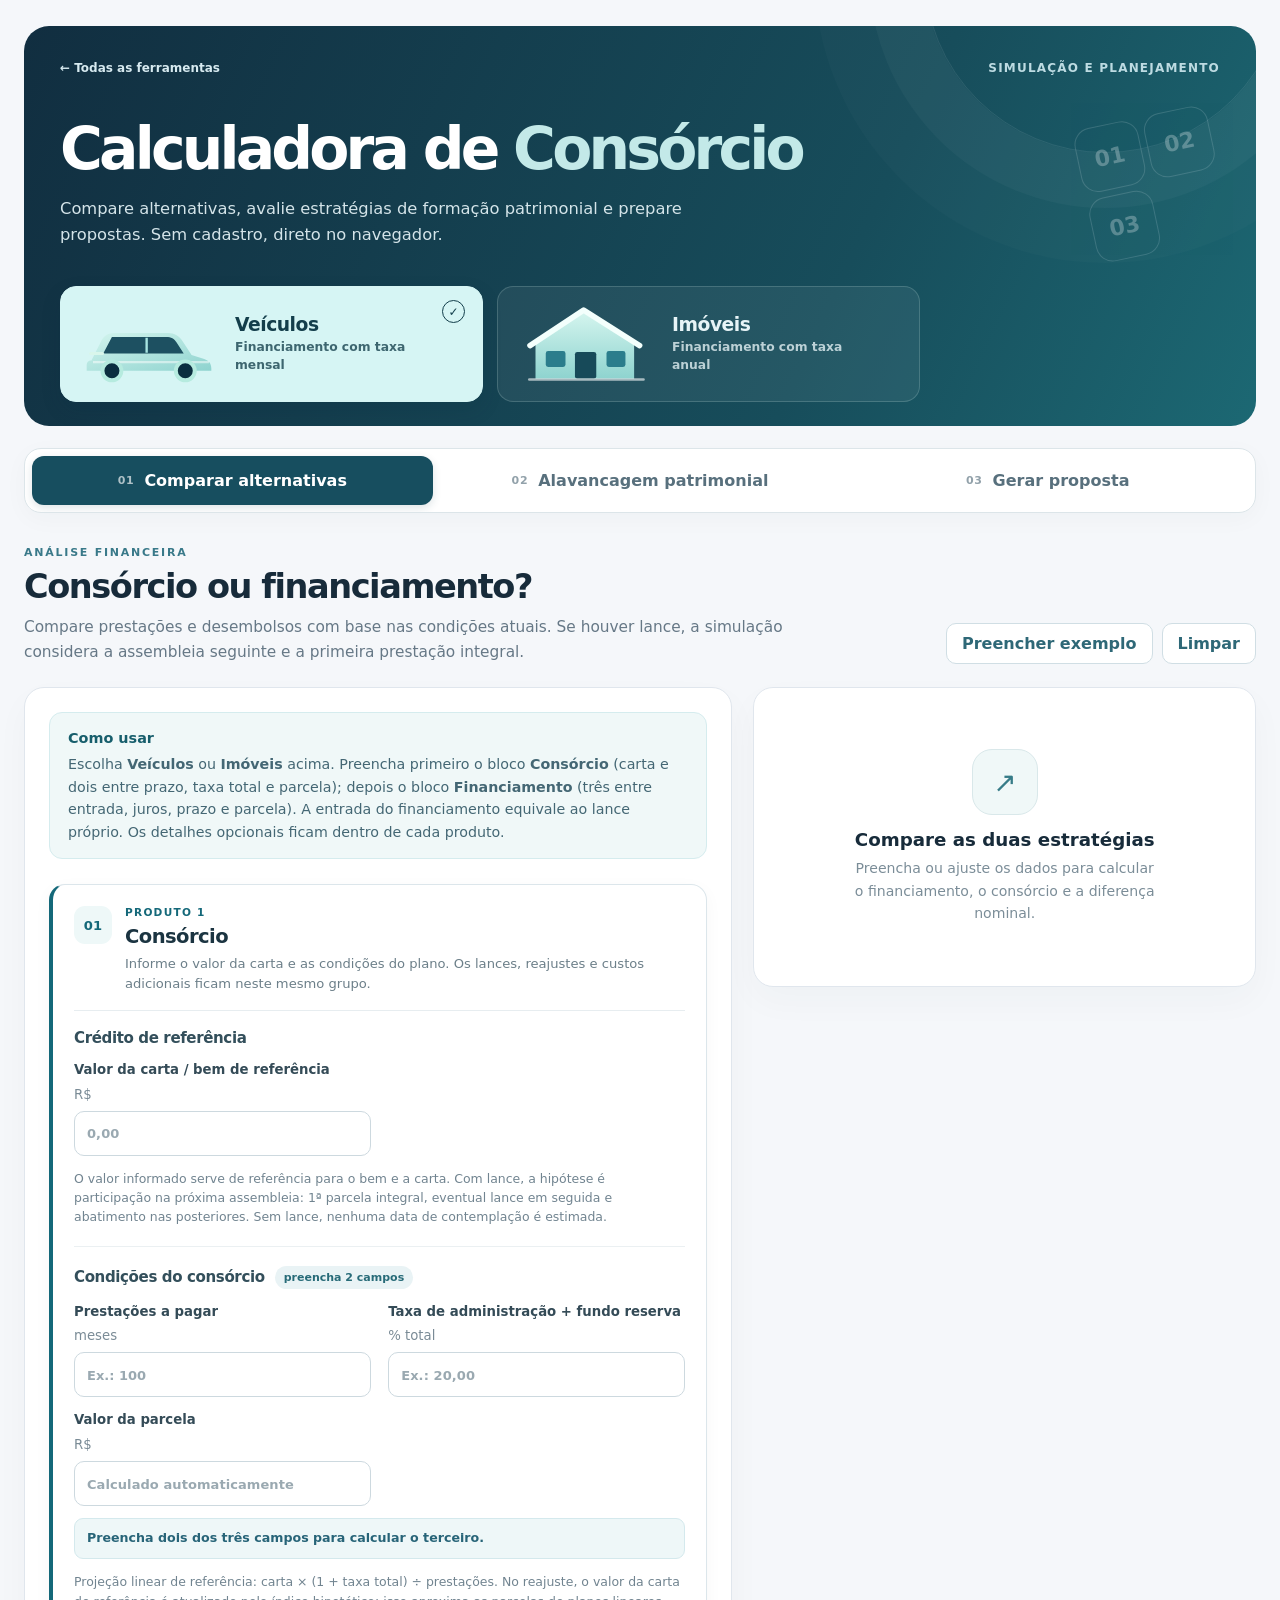
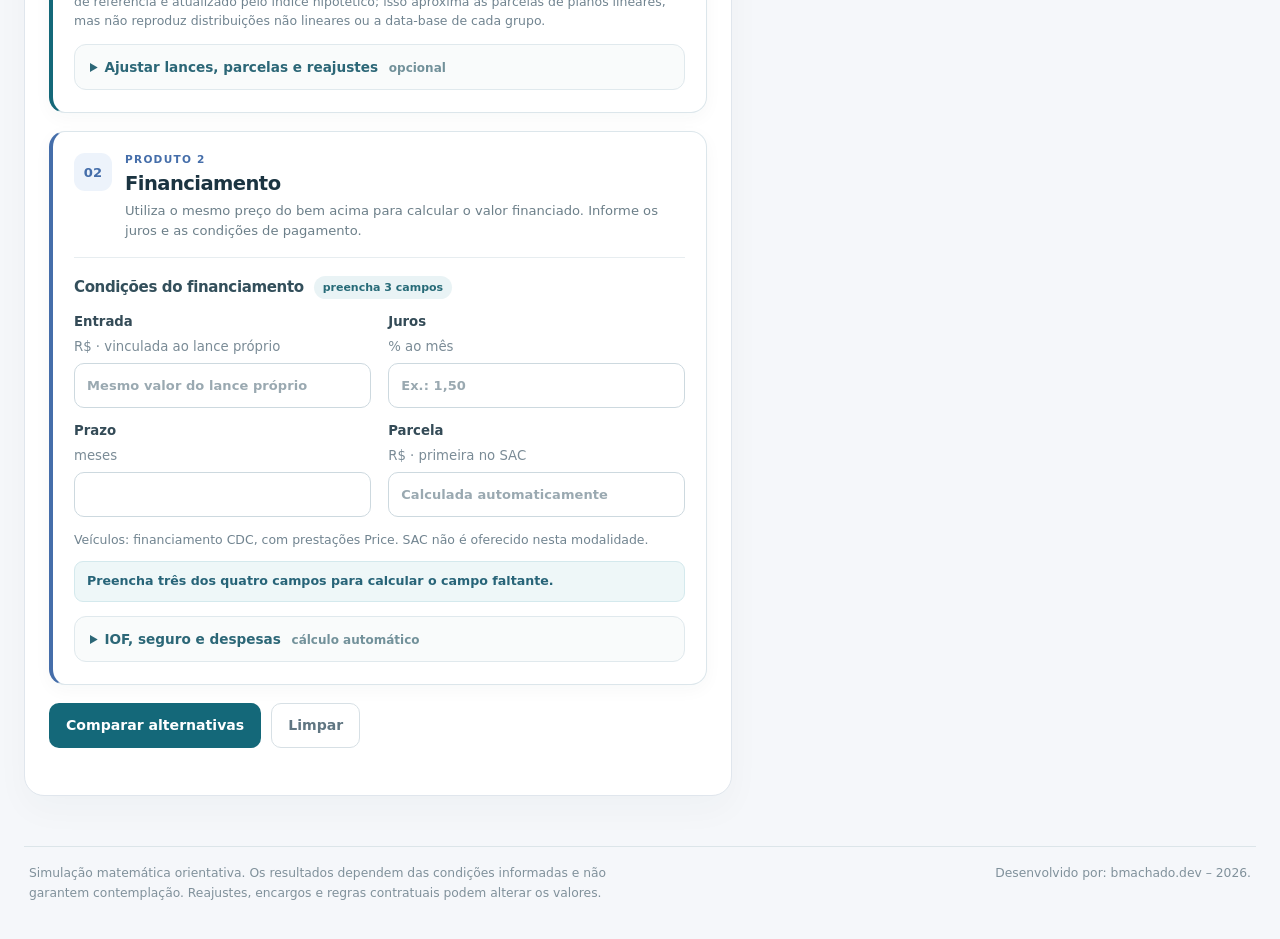
==== calculadora-consorcio/index.html @ 76787b2a "Publicar CSS dos cartões patrimoniais e isolar IDs dos ícones vetoriais" ====
<!doctype html>
<html lang="pt-BR">
<head>
  <meta charset="utf-8">
  <meta name="viewport" content="width=device-width,initial-scale=1">
  <meta name="theme-color" content="#f5f7fa">
  <meta name="description" content="Compare alternativas de aquisição e explore cenários de formação patrimonial com custos e premissas transparentes.">
  <title>Calculadora de Consórcio | Central de Estratégias</title>
  <link rel="stylesheet" href="styles.css?v=20261118-11">
  <script src="input-masks.js?v=20261118-04" defer></script>
  <script src="compare-v2.js?v=20261117-09" defer></script>
  <script src="app.js?v=20261118-05" defer></script>
  <script src="patrimonio-comparativo.js?v=20261118-11" defer></script>
  <script src="patrimonio.js?v=20261118-11" defer></script>
</head>
<body>
<div class="shell">
  <header class="hero">
    <div class="hero-top"><a class="back" href="../">← Todas as ferramentas</a><span class="eyebrow">SIMULAÇÃO E PLANEJAMENTO</span></div>
    <div class="hero-main"><div><h1>Calculadora de <span>Consórcio</span></h1><p>Compare alternativas, avalie estratégias de formação patrimonial e prepare propostas. Sem cadastro, direto no navegador.</p></div><div class="hero-mark" aria-hidden="true"><span>01</span><span>02</span><span>03</span></div></div>
    <div class="mode-picker" role="group" aria-label="Escolha a modalidade para comparar">
      <button type="button" class="mode-card selected" data-mode="veiculos" aria-pressed="true">
        <span class="mode-art" aria-hidden="true"><svg viewBox="0 0 180 104" role="img"><defs><linearGradient id="carPaint" x1="0" y1="0" x2="1" y2="1"><stop stop-color="#d4f5ee"/><stop offset="1" stop-color="#8ed3cf"/></linearGradient></defs><path d="M17 73l12-24c3-7 9-11 17-11h68c8 0 15 4 19 11l11 17 16 5c6 2 9 6 9 12v3H11v-6c0-5 2-7 6-7z" fill="url(#carPaint)"/><path d="M43 43h69c6 0 10 2 13 7l9 14H32z" fill="#1d5061"/><path d="M87 44v19" stroke="#a7e4e1" stroke-width="3"/><path d="M19 75h147" stroke="#ffffff" stroke-width="3" opacity=".5"/><circle cx="43" cy="86" r="12" fill="#0b2e3f" stroke="#b6ebdf" stroke-width="5"/><circle cx="136" cy="86" r="12" fill="#0b2e3f" stroke="#b6ebdf" stroke-width="5"/><path d="M16 64h15" stroke="#d9f6eb" stroke-width="4" stroke-linecap="round"/></svg></span>
        <span class="mode-info"><strong>Veículos</strong><small>Financiamento com taxa mensal</small></span><span class="mode-check" aria-hidden="true">✓</span>
      </button>
      <button type="button" class="mode-card" data-mode="imoveis" aria-pressed="false">
        <span class="mode-art" aria-hidden="true"><svg viewBox="0 0 180 104" role="img"><defs><linearGradient id="homePaint" x1="0" x2="0" y1="0" y2="1"><stop stop-color="#d4f5ee"/><stop offset="1" stop-color="#8ed3cf"/></linearGradient></defs><path d="M26 52L87 12l64 40v44H26z" fill="url(#homePaint)"/><path d="M19 54l68-45 71 45" fill="none" stroke="#f3fffc" stroke-linecap="round" stroke-linejoin="round" stroke-width="7"/><rect x="76" y="62" width="27" height="34" rx="3" fill="#174a59"/><rect x="39" y="61" width="25" height="20" rx="3" fill="#2b7d8c"/><rect x="116" y="61" width="24" height="20" rx="3" fill="#2b7d8c"/><path d="M18 97h145" stroke="#ffffff99" stroke-width="3" stroke-linecap="round"/></svg></span>
        <span class="mode-info"><strong>Imóveis</strong><small>Financiamento com taxa anual</small></span><span class="mode-check" aria-hidden="true">✓</span>
      </button>
    </div>
  </header>
  <nav class="tabs" role="tablist" aria-label="Funcionalidades da calculadora">
    <button class="tab active" id="tab-comparar" role="tab" aria-selected="true" aria-controls="painel-comparar" data-tab="comparar"><span class="tab-num">01</span> Comparar alternativas</button>
    <button class="tab" id="tab-patrimonio" role="tab" aria-selected="false" aria-controls="painel-patrimonio" tabindex="-1" data-tab="patrimonio"><span class="tab-num">02</span> Alavancagem patrimonial</button>
    <button class="tab" id="tab-oferta" role="tab" aria-selected="false" aria-controls="painel-oferta" tabindex="-1" data-tab="oferta"><span class="tab-num">03</span> Gerar proposta</button>
  </nav>
  <main id="main">
    <section class="panel active" id="painel-comparar" role="tabpanel" aria-labelledby="tab-comparar">
      <div class="panel-head"><div><span class="section-kicker">ANÁLISE FINANCEIRA</span><h2>Consórcio ou financiamento?</h2><p>Compare prestações e desembolsos com base nas condições atuais. Se houver lance, a simulação considera a assembleia seguinte e a primeira prestação integral.</p></div><div class="panel-tools"><button type="button" class="example" data-example="comparar">Preencher exemplo</button><button type="reset" form="form-comparar" class="example" aria-label="Limpar todos os dados da comparação">Limpar</button></div></div>
      <div class="content-grid"><form id="form-comparar" class="form-card" autocomplete="off" novalidate>
        <div class="how"><strong>Como usar</strong><p>Escolha <b>Veículos</b> ou <b>Imóveis</b> acima. Preencha primeiro o bloco <b>Consórcio</b> (carta e dois entre prazo, taxa total e parcela); depois o bloco <b>Financiamento</b> (três entre entrada, juros, prazo e parcela). A entrada do financiamento equivale ao lance próprio. Os detalhes opcionais ficam dentro de cada produto.</p></div>
        <section class="product-group product-group--consorcio" aria-labelledby="comparar-grupo-consorcio">
          <div class="product-heading"><div class="product-step" aria-hidden="true">01</div><div class="product-heading-copy"><span class="product-label">PRODUTO 1</span><h3 id="comparar-grupo-consorcio">Consórcio</h3><p>Informe o valor da carta e as condições do plano. Os lances, reajustes e custos adicionais ficam neste mesmo grupo.</p></div></div>
          <div class="form-section"><h3>Crédito de referência</h3><div class="fields">
          <label>Valor da carta / bem de referência <span>R$</span><input id="c-carta" inputmode="decimal" placeholder="0,00" required></label>
          
        </div><p class="hint">O valor informado serve de referência para o bem e a carta. Com lance, a hipótese é participação na próxima assembleia: 1ª parcela integral, eventual lance em seguida e abatimento nas posteriores. Sem lance, nenhuma data de contemplação é estimada.</p></div>
        <div class="form-section"><h3>Condições do consórcio <span class="inline-tag">preencha 2 campos</span></h3><div class="fields">
          <label>Prestações a pagar <span>meses</span><input id="c-prazo" type="number" min="1" max="600" placeholder="Ex.: 100"></label>
          <label>Taxa de administração + fundo reserva <span>% total</span><input id="c-taxa" inputmode="decimal" placeholder="Ex.: 20,00"></label>
          <label>Valor da parcela <span>R$</span><input id="c-parcela" inputmode="decimal" placeholder="Calculado automaticamente"></label>
        </div><p class="calc-status" id="c-status" aria-live="polite">Com dois campos preenchidos, o terceiro será calculado.</p>
        <p class="hint">Projeção linear de referência: carta × (1 + taxa total) ÷ prestações. No reajuste, o valor da carta de referência é atualizado pelo índice hipotético; isso aproxima as parcelas de planos lineares, mas não reproduz distribuições não lineares ou a data-base de cada grupo.</p>
        <details class="finance-advanced" id="c-detalhes"><summary>Ajustar lances, parcelas e reajustes <span>opcional</span></summary><div class="fields advanced-fields">
          <label>Lance com capital próprio <span>R$</span><input id="c-lance" inputmode="decimal" placeholder="0,00"></label>
          <label>Lance embutido <span>R$</span><input id="c-embutido" inputmode="decimal" placeholder="0,00"></label>
          <label>Valor da carta após lance embutido <span>R$</span><input id="c-liquida" inputmode="decimal" placeholder="Calculado automaticamente"></label>
          <label>Nova prestação após lance <span>R$</span><input id="c-apos-parcela" inputmode="decimal" placeholder="Opcional; calculada como hipótese"></label>
          <label>Prestações a pagar após lance <span>meses</span><input id="c-apos-prazo" type="number" min="1" max="600" placeholder="Opcional; padrão prazo − 1"></label>
          <label>Outros custos fora das parcelas <span>R$</span><input id="c-extras" inputmode="decimal" placeholder="0,00"></label>
          <label>Reajuste anual hipotético <span>% a.a. · editável</span><input id="c-reajuste" inputmode="decimal" value="4,69" placeholder="Índice de referência"></label>
        </div><p class="hint" id="c-reajuste-info">Referência para veículos: <strong>IPCA, 4,69% a.a.</strong> — média anualizada de nov/2023 a out/2026. <a href="https://www.ibge.gov.br/indicadores-e-sistemas/indices-e-certificados/16855-ipca.html" target="_blank" rel="noopener noreferrer">Fonte: IBGE</a>. Pode alterar a taxa.</p><p class="hint">Lance próprio = entrada do financiamento. O lance embutido diminui a carta disponível, sem alterar a entrada. Na hipótese de lance, a primeira parcela é integral; das seguintes, use a nova prestação ou quantidade obtida no simulador, se disponíveis. Sem esses dados, a ferramenta estima redução das demais prestações, mantendo o prazo.</p></details></div>
        </section>
        <section class="product-group product-group--financiamento" aria-labelledby="comparar-grupo-financiamento">
          <div class="product-heading"><div class="product-step" aria-hidden="true">02</div><div class="product-heading-copy"><span class="product-label">PRODUTO 2</span><h3 id="comparar-grupo-financiamento">Financiamento</h3><p>Utiliza o mesmo preço do bem acima para calcular o valor financiado. Informe os juros e as condições de pagamento.</p></div></div>
          <div class="form-section"><h3>Condições do financiamento <span class="inline-tag">preencha 3 campos</span></h3><div class="fields">
          <label>Entrada <span>R$ · vinculada ao lance próprio</span><input id="c-entrada" inputmode="decimal" placeholder="Mesmo valor do lance próprio"></label>
          <label id="c-taxa-label">Juros <span id="c-taxa-unidade">% ao mês</span><input id="c-fintaxa" inputmode="decimal" placeholder="Ex.: 1,50"></label>
          <label>Prazo <span>meses</span><input id="c-finprazo" type="number" min="1" max="600"></label>
          <label>Parcela <span>R$ · primeira no SAC</span><input id="c-finparcela" inputmode="decimal" placeholder="Calculada automaticamente"></label>
        </div><p class="hint" id="c-finance-system-note">Veículos: crédito direto ao consumidor (CDC), com parcelas calculadas pelo sistema Price. Imóveis: escolha SAC ou Price nos detalhes.</p><p class="calc-status" id="c-finstatus" aria-live="polite">Com três campos preenchidos, calcularemos o quarto.</p>
        <details class="finance-advanced" id="c-fin-detalhes"><summary>IOF, seguro e despesas <span>cálculo automático</span></summary>
          <div class="fields advanced-fields">
            <label><span id="c-sistema-label">Modalidade do financiamento</span><select id="c-sistema"><option value="price" id="c-price-option">CDC — parcelas fixas (Price)</option><option value="sac" id="c-sac-option" disabled hidden>SAC — parcelas decrescentes</option></select></label>
            <label>Tarifas financiadas <span>R$</span><input id="c-fintarifas" inputmode="decimal" placeholder="0,00"></label>
            <label>Seguro mensal <span>R$ por parcela</span><input id="c-finseguro" inputmode="decimal" placeholder="0,00"></label>
            <label>Custos pagos à vista <span>R$</span><input id="c-finextras" inputmode="decimal" placeholder="0,00"></label>
            <label>Data da contratação <span>opcional</span><input id="c-contratacao" type="date"></label>
            <label>Primeiro vencimento <span>opcional</span><input id="c-primeiro-vencimento" type="date"></label>
          </div>
          <div class="checkline"><label><input id="c-financia-iof" type="checkbox" checked> Financiar o IOF calculado (em vez de pagá-lo à vista)</label></div>
          <div class="checkline" id="c-habitacional-row" hidden><label><input id="c-habitacional" type="checkbox" checked> Operação para fins habitacionais (isenção legal de IOF)</label></div>
          <div class="checkline"><label><input id="c-iof-isento" type="checkbox"> Outra hipótese de isenção de IOF confirmada</label></div>
          <div class="iof-estimate" id="c-iof-display" aria-live="polite">IOF: calculado conforme modalidade, amortização e vencimentos.</div>
          <p class="hint">IOF exclusivo do financiamento quando tributável; <strong>consórcio não possui IOF</strong>. Estimativa para pessoa física: 0,0082% ao dia por amortização (até 365 dias) + 0,38% adicional. Datas ausentes: intervalos de 30 dias. Operações habitacionais elegíveis podem ser isentas. Confirme as condições na proposta; financiamentos imobiliários não incluem TR ou correções contratuais neste cálculo.</p>
        </details></div>
        </section>
        <div class="actions"><button type="submit" class="primary">Comparar alternativas</button><button type="reset" class="ghost">Limpar</button></div><p class="form-error" id="erro-comparar" role="alert"></p>
      </form><aside id="resultado-comparar" class="result-card" aria-live="polite"><div class="empty-result"><span class="empty-icon">↗</span><h3>Compare as duas estratégias</h3><p>Preencha ou ajuste os dados para calcular o financiamento, o consórcio e a diferença nominal.</p></div></aside></div>
    </section>
    <section class="panel" id="painel-lances" role="tabpanel" aria-labelledby="tab-lances" hidden>
      <div class="panel-head"><div><span class="section-kicker">PLANEJAMENTO DE CONTEMPLAÇÃO</span><h2>Qual a melhor composição do lance?</h2><p>Separe dinheiro próprio e lance embutido. Um lance maior não garante contemplação.</p></div><button type="button" class="example" data-example="lances">Preencher exemplo</button></div>
      <div class="content-grid"><form id="form-lances" class="form-card" novalidate>
        <div class="how"><strong>Como usar</strong><p>Informe o crédito da carta e divida o lance entre recursos próprios e embutidos. Veja o crédito restante para adquirir o bem. Se souber a regra de amortização do seu grupo, indique o número de prestações que receberão o abatimento para estimar a nova parcela.</p></div>
        <div class="form-section"><h3>Carta e necessidade</h3><div class="fields">
          <label>Crédito vigente da carta <span>R$</span><input id="l-carta" inputmode="decimal" required placeholder="Ex.: 110.026,00"></label>
          <label>Valor do bem desejado <span>R$</span><input id="l-bem" inputmode="decimal" placeholder="Opcional"></label>
        </div></div>
        <div class="form-section"><h3>Composição do lance</h3><div class="fields">
          <label>Capital próprio <span>R$</span><input id="l-proprio" inputmode="decimal" placeholder="0,00"></label>
          <label>Lance embutido <span>R$</span><input id="l-embutido" inputmode="decimal" placeholder="0,00"></label>
          <label>Teto de lance embutido <span>% da carta</span><input id="l-limite" inputmode="decimal" value="30" required></label>
          <label>Modalidade de amortização<select id="l-modo"><option value="parcela">Reduzir o valor da parcela</option><option value="prazo">Reduzir o prazo</option></select></label>
        </div><p class="hint">O limite padrão de 30% corresponde aos contratos de referência analisados. Confirme se o lance embutido e a combinação de recursos são permitidos no seu grupo.</p></div>
        <div class="form-section"><h3>Prestação pós-lance <span class="inline-tag">opcional</span></h3><div class="fields">
          <label>Parcela atual <span>R$</span><input id="l-parcela" inputmode="decimal" placeholder="Ex.: 1.363,22"></label>
          <label>Prestações sujeitas ao abatimento <span>quantidade</span><input id="l-restantes" type="number" min="1" max="600" placeholder="Ex.: 99"></label>
        </div><p class="hint">O cálculo da nova prestação usa a hipótese de dividir o lance pelas prestações informadas. Sem confirmação da regra e da quantidade, não é uma parcela contratual.</p></div>
        <div class="actions"><button type="submit" class="primary">Analisar lance</button><button type="reset" class="ghost">Limpar</button></div><p class="form-error" id="erro-lances" role="alert"></p>
      </form><aside id="resultado-lances" class="result-card" aria-live="polite"><div class="empty-result"><span class="empty-icon">◈</span><h3>Veja o impacto do seu lance</h3><p>O resultado mostrará quanto fica disponível na carta e quanto precisará sair do seu bolso.</p></div></aside></div>
    </section>
    <section class="panel" id="painel-propostas" role="tabpanel" aria-labelledby="tab-propostas" hidden>
      <div class="panel-head"><div><span class="section-kicker">COMPARAÇÃO DE PROPOSTAS</span><h2>Compare condições, não apenas parcelas</h2><p>Use propostas reais e verifique se oferecem crédito, prazo e condições de aquisição equivalentes.</p></div><button type="button" class="example" data-example="propostas">Preencher exemplo</button></div>
      <div class="content-grid"><form id="form-propostas" class="form-card" novalidate>
        <div class="how"><strong>Como usar</strong><p>Transcreva os números de duas propostas. O custo de cada uma é calculado pelas parcelas e pelos desembolsos adicionais. As taxas percentuais servem de referência, mas não são somadas outra vez às parcelas.</p></div>
        <div class="form-section"><h3>Plano de referência</h3><div class="fields">
          <label>Crédito líquido <span>R$</span><input id="p-a-credito" inputmode="decimal" required placeholder="Ex.: 110.026,00"></label>
          <label>Parcela atual <span>R$</span><input id="p-a-parcela" inputmode="decimal" required placeholder="Ex.: 1.363,22"></label>
          <label>Prestações restantes <span>meses</span><input id="p-a-prazo" type="number" min="1" max="600" required></label>
          <label>Taxa total de administração <span>%</span><input id="p-a-taxa" inputmode="decimal" placeholder="Opcional"></label>
          <label>Fundo de reserva <span>%</span><input id="p-a-reserva" inputmode="decimal" placeholder="Opcional"></label>
          <label>Lance próprio e custos adicionais <span>R$</span><input id="p-a-extras" inputmode="decimal" placeholder="0,00"></label>
        </div></div>
        <div class="form-section"><h3>Proposta concorrente</h3><div class="fields">
          <label>Administradora concorrente<input id="p-nome" type="text" maxlength="70" placeholder="Nome da administradora" required></label>
          <label>Crédito líquido <span>R$</span><input id="p-b-credito" inputmode="decimal" required></label>
          <label>Parcela atual <span>R$</span><input id="p-b-parcela" inputmode="decimal" required></label>
          <label>Prestações restantes <span>meses</span><input id="p-b-prazo" type="number" min="1" max="600" required></label>
          <label>Taxa total de administração <span>%</span><input id="p-b-taxa" inputmode="decimal" placeholder="Opcional"></label>
          <label>Fundo de reserva <span>%</span><input id="p-b-reserva" inputmode="decimal" placeholder="Opcional"></label>
          <label>Lance próprio e custos adicionais <span>R$</span><input id="p-b-extras" inputmode="decimal" placeholder="0,00"></label>
          <label>Fonte da proposta<input id="p-fonte" type="text" maxlength="120" placeholder="Ex.: Proposta recebida por e-mail"></label>
          <label>Data da proposta<input id="p-data" type="date"></label>
        </div></div>
        <div class="actions"><button type="submit" class="primary">Comparar propostas</button><button type="reset" class="ghost">Limpar</button></div><p class="form-error" id="erro-propostas" role="alert"></p>
      </form><aside id="resultado-propostas" class="result-card" aria-live="polite"><div class="empty-result"><span class="empty-icon">≍</span><h3>Uma comparação com critérios claros</h3><p>Compare custo nominal, crédito líquido e prazo — e identifique quando as propostas não são equivalentes.</p></div></aside></div>
    </section>

    <section class="panel" id="painel-patrimonio" role="tabpanel" aria-labelledby="tab-patrimonio" hidden>
      <div class="panel-head">
        <div><span class="section-kicker">PLANEJAMENTO DE PATRIMÔNIO</span><h2>Como ampliar o alcance do seu capital?</h2><p>Compare investimento, compra à vista e consórcio para um <b>imóvel ou veículo</b>. O cálculo termina no mês escolhido, sem antecipar obrigações futuras. O veículo pode perder valor durante o uso.</p></div>
        <button type="button" class="example" id="a-exemplo">Preencher exemplo</button>
      </div>
      <div class="content-grid">
        <form id="form-patrimonio" class="form-card" autocomplete="off" novalidate>
          <div class="how"><strong>Como usar</strong><p>Escolha <b>Imóvel</b> ou <b>Veículo</b> e informe o capital, os dados do consórcio e o bem. Basta preencher carta + dois valores entre prazo, taxa total e prestação. Taxas são hipóteses editáveis. O aluguel do imóvel pode abater a prestação; o veículo de uso particular não gera aluguel na simulação. Use <b>Expandir tela inteira</b> para visualizar os resultados.</p></div>
          <div class="pat-asset-picker">
            <strong class="pat-picker-label" id="a-tipo-titulo">O que você quer simular?</strong>
            <input type="hidden" id="a-tipo-bem" value="imovel">
            <div class="pat-mode-picker" role="group" aria-labelledby="a-tipo-titulo">
              <button type="button" class="pat-mode-card" data-asset="veiculo" aria-pressed="false">
                <span class="mode-art" aria-hidden="true"><svg viewBox="0 0 180 104" role="img"><defs><linearGradient id="patCarPaint" x1="0" y1="0" x2="1" y2="1"><stop stop-color="#d4f5ee"/><stop offset="1" stop-color="#8ed3cf"/></linearGradient></defs><path d="M17 73l12-24c3-7 9-11 17-11h68c8 0 15 4 19 11l11 17 16 5c6 2 9 6 9 12v3H11v-6c0-5 2-7 6-7z" fill="url(#patCarPaint)"/><path d="M43 43h69c6 0 10 2 13 7l9 14H32z" fill="#1d5061"/><path d="M87 44v19" stroke="#a7e4e1" stroke-width="3"/><path d="M19 75h147" stroke="#ffffff" stroke-width="3" opacity=".5"/><circle cx="43" cy="86" r="12" fill="#0b2e3f" stroke="#b6ebdf" stroke-width="5"/><circle cx="136" cy="86" r="12" fill="#0b2e3f" stroke="#b6ebdf" stroke-width="5"/><path d="M16 64h15" stroke="#d9f6eb" stroke-width="4" stroke-linecap="round"/></svg></span>
                <span class="mode-info"><strong>Veículo</strong><small>Depreciação e consórcio</small></span>
                <span class="mode-check" aria-hidden="true">✓</span>
              </button>
              <button type="button" class="pat-mode-card selected" data-asset="imovel" aria-pressed="true">
                <span class="mode-art" aria-hidden="true"><svg viewBox="0 0 180 104" role="img"><defs><linearGradient id="patHomePaint" x1="0" x2="0" y1="0" y2="1"><stop stop-color="#d4f5ee"/><stop offset="1" stop-color="#8ed3cf"/></linearGradient></defs><path d="M26 52L87 12l64 40v44H26z" fill="url(#patHomePaint)"/><path d="M19 54l68-45 71 45" fill="none" stroke="#f3fffc" stroke-linecap="round" stroke-linejoin="round" stroke-width="7"/><rect x="76" y="62" width="27" height="34" rx="3" fill="#174a59"/><rect x="39" y="61" width="25" height="20" rx="3" fill="#2b7d8c"/><rect x="116" y="61" width="24" height="20" rx="3" fill="#2b7d8c"/><path d="M18 97h145" stroke="#ffffff99" stroke-width="3" stroke-linecap="round"/></svg></span>
                <span class="mode-info"><strong>Imóvel</strong><small>Valorização e aluguel</small></span>
                <span class="mode-check" aria-hidden="true">✓</span>
              </button>
            </div>
            <p class="hint" id="a-tipo-nota">Imóvel: IGMI-R para valorização, INCC-M para reajuste do consórcio e IGP-M para aluguel.</p>
          </div>
          <section class="product-group product-group--investimento" aria-labelledby="patrimonio-grupo-investimento">
            <div class="product-heading"><div class="product-step" aria-hidden="true">01</div><div class="product-heading-copy"><span class="product-label">RECURSOS PRÓPRIOS</span><h3 id="patrimonio-grupo-investimento">Capital e investimentos</h3><p>Defina o capital inicial e a taxa para comparar a aplicação integral com recursos preservados após o lance.</p></div></div>
            <div class="fields">
              <label>Capital próprio total disponível <span>R$</span><input id="a-capital" inputmode="decimal" required placeholder="Ex.: 100.000,00"></label>
              <label>Rentabilidade hipotética do investimento <span>% a.a. · 90% do CDI</span><input id="a-rendimento" type="number" min="-50" max="50" step="0.01" value="8.41" required></label>
            </div>
            <p class="hint">Referência editável de <strong>10 anos (set/2016–ago/2026)</strong>: CDI acumulado ≈ 144,42%, equivalente a <strong>9,35% a.a.</strong> compostos; 90% dessa taxa anual ≈ <strong>8,41% a.a.</strong> <a href="https://corrigirvalor.com.br/tabela/cdi" target="_blank" rel="noopener noreferrer">Fonte: BCB/B3 (SGS 4391), série mensal</a>. Aplicação de 90% sobre a taxa anual é aproximação, não replicação da remuneração diária de um título ou retorno líquido de impostos.</p>
          </section>
          <section class="product-group product-group--consorcio" aria-labelledby="patrimonio-grupo-consorcio">
            <div class="product-heading"><div class="product-step" aria-hidden="true">02</div><div class="product-heading-copy"><span class="product-label">ALAVANCAGEM</span><h3 id="patrimonio-grupo-consorcio">Consórcio</h3><p>Informe a carta, prazo e taxa total ou parcela. O campo restante será calculado automaticamente por uma aproximação linear.</p></div></div>
            <div class="fields">
              <label>Carta de crédito <span>R$</span><input id="a-carta" inputmode="decimal" required placeholder="Ex.: 100.000,00"></label>
              <label>Prazo total a pagar <span>meses</span><input id="a-prazo" type="number" min="1" max="600" required placeholder="Ex.: 120"></label>
              <label>Taxa de administração + fundo de reserva <span>% total</span><input id="a-taxa" inputmode="decimal" required placeholder="Ex.: 20,00"></label>
              <label>Parcela antes da contemplação <span>R$</span><input id="a-parcela" inputmode="decimal" required placeholder="Calculada automaticamente"></label>
            </div>
            <div class="fields"><label><span id="a-reajuste-consorcio-label">Reajuste do consórcio pelo INCC-M</span> <span>% a.a. · hipótese editável</span><input id="a-reajuste-consorcio" type="number" min="-50" max="50" step="0.01" value="6.63"></label></div>
            <div class="fields pat-vehicle-only" hidden><label>Referência de reajuste da carta <select id="a-indice-veiculo"><option value="ipca">IPCA — média histórica de 10 anos</option><option value="contrato">FIPE / montadora / contrato — valor manual</option></select></label><label>Periodicidade do reajuste <select id="a-periodicidade-veiculo"><option value="anual">Anual</option><option value="mensal">Mensal (taxa anual equivalente)</option></select></label></div>
            <p class="hint" id="a-nota-reajuste">Referência editável de <strong>10 anos (set/2016–ago/2026)</strong>: INCC-M acumulado ≈ 89,99%, média composta de <strong>6,63% a.a.</strong> <a href="https://corrigirvalor.com.br/tabela/incc-m" target="_blank" rel="noopener noreferrer">Fonte: FGV IBRE / BCB (SGS 7456)</a>. Na projeção, reajuste anual no mês 13, 25, ...; não recalcula o crédito já liberado. Índice e regra real dependem do contrato.</p>
            <p class="calc-status" id="a-core-status" role="status" aria-live="polite">Preencha a carta e mais dois valores entre prazo, taxa total e prestação; o terceiro será calculado.</p>
            <details class="finance-advanced" id="a-avancado">
              <summary>Lances e contemplação <span>opcional · toque para expandir</span></summary>
              <div class="fields advanced-fields">
                <label>Lance com recursos próprios <span>R$</span><input id="a-proprio" inputmode="decimal" placeholder="0,00"></label>
                <label>Lance embutido <span>R$</span><input id="a-embutido" inputmode="decimal" placeholder="0,00"></label>
                <label>Mês hipotético da contemplação <span>opcional · mês 1 com lance</span><input id="a-contemplacao" type="number" min="1" max="600" placeholder="Padrão: 1 (se houver lance)"></label>
                <label>Parcela após contemplação <span>R$ · calculada se houver lance</span><input id="a-parcela-apos" inputmode="decimal" placeholder="Calculada como hipótese"></label>
                <label>Prestações pós-contemplação <span>meses · estimadas se houver lance</span><input id="a-prazo-apos" type="number" min="0" max="600" placeholder="Calculado automaticamente"></label>
              </div>
              <p class="calc-status" id="a-post-status" role="status" aria-live="polite">Com lance, a projeção considera o mês 1 se não indicar outro. A primeira prestação é integral; o lance é distribuído linearmente pelas parcelas seguintes, mantendo o prazo.</p>
              <p class="hint">As taxas e prestações do plano podem ser não lineares; a regra de abatimento depende do contrato. Você pode substituir os números estimados pelos valores do demonstrativo da administradora. Nenhuma hipótese garante contemplação.</p>
            </details>
          </section>
          <section class="product-group product-group--imovel" aria-labelledby="patrimonio-grupo-imovel">
            <div class="product-heading"><div class="product-step" aria-hidden="true">03</div><div class="product-heading-copy"><span class="product-label">ATIVO PATRIMONIAL</span><h3 id="patrimonio-grupo-imovel">Imóvel e renda</h3><p id="a-bem-descricao">Defina o preço do imóvel e as hipóteses opcionais de locação e valorização.</p></div></div>
            <div class="fields">
              <label><span id="a-preco-label">Preço do imóvel desejado</span> <span>R$</span><input id="a-preco" inputmode="decimal" required placeholder="Ex.: 300.000,00"></label>
              <label class="pat-property-only">Aluguel mensal líquido esperado <span>R$ · após despesas usuais</span><input id="a-aluguel" inputmode="decimal" placeholder="0,00"></label>
              <label><span id="a-valorizacao-label">Valorização hipotética do imóvel pelo IGMI-R</span> <span id="a-valorizacao-unit">% a.a. · residencial</span><input id="a-valorizacao" type="number" min="-50" max="80" step="0.01" value="8.92" required></label>
              <label class="pat-property-only">Reajuste anual do aluguel pelo IGP-M <span>% a.a. · contrato de locação</span><input id="a-reajuste-aluguel" type="number" min="-50" max="50" step="0.01" value="6.30"></label>
            </div>
            <p class="hint" id="a-nota-bem"><strong>Mesma janela histórica de 10 anos (set/2016–ago/2026)</strong>. IGMI-R Brasil residencial: valorização acumulada de 134,93%, média composta de <strong>8,92% a.a.</strong> (<a href="https://www.abecip.org.br/igmi-r-abecip/serie-historica" target="_blank" rel="noopener noreferrer">ABECIP, índices ago/2016–ago/2026</a>). IGP-M: 84,18% acumulados, média composta de <strong>6,30% a.a.</strong> (<a href="https://corrigirvalor.com.br/tabela/igp-m" target="_blank" rel="noopener noreferrer">FGV IBRE / BCB, SGS 189</a>). Taxas editáveis. O aluguel reajusta anualmente após 12 meses de locação; não inclui vacância, impostos, ITBI ou cartório.</p>
          </section>
          <section class="product-group product-group--cenario" aria-labelledby="patrimonio-grupo-cenario">
            <div class="product-heading"><div class="product-step" aria-hidden="true">04</div><div class="product-heading-copy"><span class="product-label">PROJEÇÃO</span><h3 id="patrimonio-grupo-cenario">Horizonte da análise</h3><p>Escolha por quanto tempo deseja acompanhar a evolução dos investimentos e do imóvel.</p></div></div>
            <div class="fields">
              <label>Horizonte da análise <span>meses desde a contratação</span><input id="a-horizonte" type="number" min="1" max="600" required placeholder="Ex.: 60"></label>
            </div>
            <p class="hint" id="a-nota-horizonte">Fotografia até o mês indicado. O aluguel <strong>abate primeiro a parcela do consórcio</strong>; nos cenários alternativos, o cliente investe apenas o desembolso que sobraria do próprio bolso. Eventual aluguel excedente ao pagamento é aplicado na alavancagem. INCC-M reajusta as prestações e IGP-M reajusta o aluguel anualmente. Prestações posteriores são informadas, mas não descontadas dos ativos brutos. Sem lance, indique o mês hipotético de contemplação.</p>
          </section>
          <div class="actions"><button type="submit" class="primary">Gerar análise patrimonial</button><button type="reset" class="ghost">Limpar</button></div>
          <p class="form-error" id="erro-patrimonio" role="alert" aria-live="polite"></p>
        </form>
        <aside id="resultado-patrimonio" class="result-card" aria-live="polite">
          <div class="empty-result"><span class="empty-icon">↗</span><h3>Compare três caminhos</h3><p>Projeção dos ativos até a data escolhida: investimento, compra do bem à vista e consórcio, com os aportes mensais equivalentes ao desembolso próprio.</p></div>
        </aside>
      </div>
    </section>
    <section class="panel" id="painel-oferta" role="tabpanel" aria-labelledby="tab-oferta" hidden>
      <div class="panel-head"><div><span class="section-kicker">APRESENTAÇÃO COMERCIAL</span><h2>Transforme a análise em uma proposta</h2><p>Crie um texto objetivo e compartilhável, sempre identificando estimativas e condições de contemplação.</p></div></div>
      <div class="content-grid"><div class="form-card">
        <div class="how"><strong>Como usar</strong><p>Faça primeiro uma comparação de alternativas ou análise patrimonial. Volte aqui para copiar o resumo, compartilhar pelo WhatsApp ou imprimir. Revise valores e condições antes de enviar.</p></div>
        <div class="form-section"><h3>Personalização</h3><div class="fields"><label>Nome do cliente <span>opcional</span><input id="o-nome" type="text" maxlength="70" placeholder="Não é obrigatório"></label><label>Objetivo da proposta<input id="o-objetivo" type="text" maxlength="110" placeholder="Ex.: Aquisição de veículo"></label></div></div>
        <div class="actions"><button type="button" class="primary" id="o-copiar">Copiar texto</button><button type="button" class="secondary" id="o-whatsapp">Enviar pelo WhatsApp</button><button type="button" class="ghost" id="o-imprimir">Imprimir / salvar PDF</button></div><p class="form-error" id="erro-oferta" role="status"></p><div class="notice">Os números são estimativas matemáticas baseadas nos dados fornecidos. Esta ferramenta não faz reservas, não garante contemplação e não substitui a proposta ou as regras do grupo.</div>
      </div><aside class="result-card proposal-card"><div class="result-top"><span class="result-kicker">PRÉVIA DA PROPOSTA</span><span class="status-pill">Editável nos campos ao lado</span></div><pre id="o-previa">Faça uma análise no comparador ou na alavancagem patrimonial para gerar seu resumo comercial.</pre></aside></div>
    </section>
  </main>
  <footer><p>Simulação matemática orientativa. Os resultados dependem das condições informadas e não garantem contemplação. Reajustes, encargos e regras contratuais podem alterar os valores.</p><p>Desenvolvido por: bmachado.dev – 2026.</p></footer>
</div>
</body>
</html>
---- calculadora-consorcio/styles.css ----
:root{
  font-family:Inter,ui-sans-serif,system-ui,-apple-system,BlinkMacSystemFont,"Segoe UI",sans-serif;
  color:#172b3a;background:#f5f7fa;font-synthesis:none;--ink:#172b3a;--muted:#667886;
  --line:#dce5e9;--sea:#146879;--sea2:#0e5567;--light:#e8f4f5;--white:#fff;--warn:#8c5916
}
*{box-sizing:border-box}
html{scroll-behavior:smooth}
body{margin:0;min-width:320px}
button,input,select{font:inherit}
button{cursor:pointer}
button:focus-visible,input:focus-visible,select:focus-visible,a:focus-visible{outline:3px solid #64b9cc;outline-offset:3px}
a{color:inherit}
.shell{width:min(1240px,calc(100% - 48px));margin:0 auto}
.hero{margin:26px 0 22px;padding:28px 36px 24px;border-radius:25px;color:#fff;overflow:hidden;position:relative;
 background:linear-gradient(115deg,#112e40 0%,#174d5b 66%,#1c6873 100%)}
.hero:after{content:"";position:absolute;width:360px;height:360px;border:1px solid #ffffff17;border-radius:50%;top:-235px;right:-30px;box-shadow:0 0 0 55px #ffffff08,0 0 0 110px #ffffff04;pointer-events:none}
.hero-top{display:flex;justify-content:space-between;align-items:center;gap:16px;font-size:12px;font-weight:750;letter-spacing:.1em}
.hero-top .back{letter-spacing:0;text-decoration:none;color:#d7eaf0;padding:7px 10px;margin-left:-10px;border-radius:8px}
.hero-top .back:hover{background:#ffffff1b}
.eyebrow{color:#bddbe2}
.hero-main{display:flex;align-items:center;justify-content:space-between;gap:24px;padding:34px 0 26px}
.hero h1{font-size:clamp(2rem,4.6vw,3.65rem);line-height:1.06;letter-spacing:-.065em;margin:0 0 15px;font-weight:820}
.hero h1 span{color:#c3e9e8}
.hero-main p{margin:0;max-width:640px;font-size:1.02rem;line-height:1.65;color:#d4e4e9}
.hero-mark{display:grid;grid-template-columns:repeat(2,1fr);gap:6px;transform:rotate(-12deg);opacity:.27;user-select:none}
.hero-mark span{display:grid;place-items:center;width:65px;height:65px;border-radius:17px;border:1px solid #f9ffff8a;font-size:22px;font-weight:800}
.hero-pills{display:flex;gap:8px;flex-wrap:wrap}
.hero-pills span{background:#ffffff12;border:1px solid #ffffff20;border-radius:100px;font-size:12px;padding:7px 12px;font-weight:700;color:#e3f1f3}
.tabs{display:flex;gap:7px;padding:7px;background:#fff;border:1px solid var(--line);border-radius:17px;overflow-x:auto;scrollbar-width:thin;box-shadow:0 6px 24px #18334608}
.tab{flex:1;min-width:max-content;display:flex;align-items:center;justify-content:center;gap:10px;background:transparent;color:#58707d;border:none;border-radius:12px;padding:15px 16px;font-weight:760;white-space:nowrap;transition:.16s}
.tab:hover{background:#edf6f8;color:var(--ink)}
.tab.active{background:#174e5f;color:#fff;box-shadow:0 3px 8px #123d4e24}
.tab-num{font-size:11px;letter-spacing:.06em;opacity:.65}
.panel{display:none;padding:28px 0 50px}
.panel.active{display:block}
.panel-head{display:flex;justify-content:space-between;align-items:end;gap:20px;margin-bottom:23px}
.section-kicker,.result-kicker{font-size:11px;letter-spacing:.16em;color:#397989;font-weight:840}
.panel-head h2{margin:8px 0;font-size:clamp(1.45rem,2.7vw,2.1rem);letter-spacing:-.043em;line-height:1.16}
.panel-head p{color:var(--muted);line-height:1.6;margin:0;max-width:770px;font-size:.96rem}
.example{background:#fff;border:1px solid #d0dee4;border-radius:10px;padding:10px 15px;font-weight:750;color:#2e6877;white-space:nowrap}
.example:hover{border-color:#84b8c5;background:#e9f5f7}
.content-grid{display:grid;grid-template-columns:minmax(0,1.17fr) minmax(340px,.83fr);gap:21px;align-items:start}
.form-card,.result-card{background:var(--white);border:1px solid #e0e6ed;border-radius:20px;box-shadow:0 14px 34px #1d384508;min-width:0}
.form-card{padding:24px}
.result-card{padding:24px;position:sticky;top:18px;min-height:300px}
.how{background:#f0f8f8;border:1px solid #d5ecee;padding:15px 18px;border-radius:13px;margin:0 0 25px}
.how strong{color:#175e6c;font-size:.9rem}
.how p{margin:6px 0 0;color:#446774;font-size:.89rem;line-height:1.58}
.form-section{margin-bottom:23px}
.form-section+.form-section{border-top:1px solid #edf1f3;padding-top:20px}
.form-section h3{font-size:1.05rem;margin:0 0 14px;letter-spacing:-.025em;display:flex;gap:10px;align-items:center}
.inline-tag{font-size:11px;background:#e9f3f5;color:#276b78;padding:5px 9px;border-radius:100px;font-weight:750;letter-spacing:0}
.fields{display:grid;grid-template-columns:repeat(2,minmax(0,1fr));gap:13px 15px}
.fields label{display:flex;flex-direction:column;gap:7px;font-size:.83rem;font-weight:710;color:#344b57;line-height:1.35;min-width:0}
.fields label span{font-weight:500;color:#7a8b96}
.fields input,.fields select{display:block;width:100%;padding:11px 12px;min-width:0;background:#fff;border:1px solid #cdd9df;border-radius:10px;min-height:45px;color:#233845;transition:.15s;font-size:15px}
.fields input:focus,.fields select:focus{border-color:#2a869c;background:#fbffff;outline:3px solid #d5eff3}
.fields input::placeholder{color:#9aa9b1;font-size:13px}
.fields input:invalid:not(:placeholder-shown):not(:focus){border-color:#d7b0a7}
.hint{font-size:.78rem;color:#718490;line-height:1.55;margin:10px 0 0}
.finance-advanced{margin-top:16px;padding:14px 15px;border-radius:12px;border:1px solid #e0e9ed;background:#f9fbfb}
.finance-advanced summary{cursor:pointer;font-weight:760;font-size:.85rem;color:#2c6777}
.finance-advanced[open] summary{margin-bottom:8px}
.finance-advanced .fields{margin-top:14px}
.finance-advanced .hint{margin-bottom:0}
.finance-advanced:focus-within{border-color:#a3c9d0}

.actions{display:flex;flex-wrap:wrap;gap:10px;margin-top:10px}
.actions button,.send-button{min-height:45px;padding:11px 16px;border-radius:10px;border:1px solid transparent;font-weight:760;font-size:.88rem}
.primary,.send-button{background:#146879;color:#fff}
.primary:hover,.send-button:hover{background:#0c4d5e}
.secondary{background:#e8f4f5;border-color:#d6eaed!important;color:#195f70}
.secondary:hover{background:#d8ecef}
.ghost{background:#fff;border-color:#d7e0e5!important;color:#607682}
.ghost:hover{background:#f5f8fa}
.form-error{color:#a93d31;font-size:.83rem;font-weight:650;line-height:1.5;margin:10px 0 0;min-height:1em}
.empty-result{display:flex;align-items:center;justify-content:center;flex-direction:column;min-height:250px;text-align:center}
.empty-icon{display:grid;place-items:center;border:1px solid #d9e8ea;background:#f0f8f8;color:#377c88;border-radius:20px;width:66px;height:66px;font-size:28px;margin-bottom:14px}
.empty-result h3{font-size:1.14rem;margin:0 0 7px}
.empty-result p{max-width:300px;margin:0;color:#7b8d98;line-height:1.6;font-size:.88rem}
.result-top{display:flex;align-items:start;justify-content:space-between;gap:12px;margin-bottom:12px}
.status-pill{background:#edf5f5;padding:6px 10px;border-radius:100px;color:#567b83;font-size:.68rem;font-weight:800;white-space:nowrap}
.hero-number{font-weight:850;letter-spacing:-.05em;font-size:clamp(1.8rem,3.4vw,2.45rem);color:#135769;line-height:1.1;margin:7px 0 4px}
.hero-number small{display:block;letter-spacing:0;font-size:.81rem;color:#76909b;font-weight:600;margin-top:7px}
.result-copy{color:#647b86;font-size:.86rem;line-height:1.58}
.metrics{display:grid;grid-template-columns:repeat(2,minmax(0,1fr));gap:10px;margin:19px 0}
.metric{border:1px solid #e3ebed;border-radius:12px;background:#fbfcfd;padding:12px}
.metric span{display:block;font-size:.75rem;line-height:1.4;color:#748792}
.metric strong{display:block;letter-spacing:-.025em;font-size:1.11rem;line-height:1.25;margin-top:5px;color:#233e4c;overflow-wrap:anywhere}
.result-section{border-top:1px solid #e9eef0;padding-top:17px;margin-top:18px}
.result-section h4{font-size:.9rem;margin:0 0 11px}
.compare-table{width:100%;border-collapse:collapse;font-size:.84rem}
.compare-table td,.compare-table th{padding:11px 4px;border-bottom:1px solid #edf1f2;text-align:right;vertical-align:top}
.compare-table td:first-child,.compare-table th:first-child{text-align:left;color:#637b87}
.compare-table th{font-size:.75rem;color:#173a49}
.compare-table tr:last-child td{border-bottom:none}
.callout{border:1px solid #d7ebed;background:#f2f9f9;border-radius:12px;padding:14px;font-size:.82rem;color:#315f6d;line-height:1.57;margin-top:15px}
.callout.warn{background:#fff9ee;border-color:#eee1c9;color:#835a1a}
.callout strong{color:inherit}
.list-note{padding-left:18px;margin:9px 0 0;font-size:.82rem;color:#637988;line-height:1.6}
.list-note li{margin:5px 0}
.result-actions{margin-top:16px;display:flex;gap:8px}
.result-actions button{width:100%;border-radius:10px;padding:12px;font-weight:760;background:#e7f3f4;color:#185e6e;border:1px solid #d1e4e7}
.result-actions button:hover{background:#d8eaee}
.big-diff{font-size:1.13rem;font-weight:790;letter-spacing:-.025em;color:#174f60}
.mini{font-size:.74rem;color:#81919a;margin-top:4px}
.proposal-card pre{font-family:inherit;font-size:.87rem;line-height:1.66;white-space:pre-wrap;overflow-wrap:anywhere;color:#324c59;border:1px solid #e1e9ed;border-radius:14px;background:#fbfcfc;padding:18px;min-height:250px}
.notice{margin-top:20px;background:#fff9ef;border:1px solid #efdfc3;padding:14px;border-radius:11px;font-size:.81rem;color:#775929;line-height:1.65}
footer{padding:17px 5px 36px;display:flex;justify-content:space-between;gap:30px;border-top:1px solid #dce5e9;color:#80919b;font-size:.77rem;line-height:1.6}
footer p{margin:0;max-width:620px}
@media(max-width:980px){
 .shell{width:min(100% - 32px,900px)}
 .content-grid{grid-template-columns:1fr}
 .result-card{position:static}
 .tab{flex:0 0 auto}
 .hero-mark{display:none}
}
@media(max-width:600px){
 .shell{width:calc(100% - 22px)}
 .hero{margin:12px 0 15px;padding:20px 20px 18px;border-radius:18px}
 .hero-top{font-size:10px}
 .hero-main{padding:27px 0 20px}
 .hero h1{font-size:2rem}
 .hero-main p{font-size:.89rem}
 .hero-pills span{font-size:10px;padding:6px 9px}
 .tabs{gap:5px;padding:5px;border-radius:14px}
 .tab{padding:11px 13px;font-size:.81rem}
 .panel{padding:23px 0 36px}
 .panel-head{display:block}
 .panel-head p{font-size:.87rem}
 .example{margin-top:15px}
 .form-card,.result-card{border-radius:16px;padding:17px}
 .fields{grid-template-columns:1fr;gap:12px}
 .form-section{margin-bottom:18px}
 .result-card{min-height:200px}
 .metrics{gap:8px}
 .metric{padding:11px}
 .metric strong{font-size:1rem}
 .actions button{flex:1 1 auto}
 footer{display:block;font-size:.72rem}
 footer p+p{margin-top:12px}
}
@media print{
 body{background:#fff}
 .shell{width:100%}
 .hero,.tabs,.panel:not(#painel-oferta),#painel-oferta .form-card,footer,.panel-head{display:none!important}
 #painel-oferta{display:block!important;padding:0}
 #painel-oferta .content-grid{display:block}
 .proposal-card{border:none;box-shadow:none;padding:0}
 .proposal-card pre{border:none;padding:10px 0;background:white;white-space:pre-wrap;font-size:12pt}
}

/* Modalidade com ilustrações vetoriais: cartões responsivos, fonte e contraste acessíveis. */
.mode-picker{display:grid;grid-template-columns:repeat(2,minmax(0,1fr));gap:14px;margin-top:8px;max-width:860px}
.mode-card{min-width:0;display:flex;align-items:center;gap:15px;padding:13px 17px;border-radius:16px;border:1px solid #d3f0e630;
 background:#ffffff10;color:#e7f4f7;text-align:left;transition:transform .18s,border-color .18s,background .18s;position:relative}
.mode-card:hover{transform:translateY(-2px);border-color:#d8f7e09c;background:#ffffff1b}
.mode-card.selected{background:#d6f5f4;color:#133e4b;border-color:#d6f5f4;box-shadow:0 8px 20px #082b3d24}
.mode-art{flex:0 0 142px;display:block}
.mode-art svg{display:block;width:100%;height:88px;max-height:100%}
.mode-info{min-width:0;display:flex;flex-direction:column;gap:4px}
.mode-info strong{font-size:1.17rem;letter-spacing:-.025em}
.mode-info small{font-size:.77rem;color:inherit;opacity:.78;line-height:1.45;font-weight:600}
.mode-check{align-self:flex-start;margin-left:auto;border:1px solid currentColor;opacity:0;width:23px;height:23px;flex:none;display:grid;place-items:center;border-radius:50%;font-weight:900;font-size:.75rem}
.mode-card.selected .mode-check{opacity:1}
.finance-advanced summary span{font-size:.75rem;font-weight:600;color:#72919a;margin-left:6px}
.advanced-fields{grid-template-columns:repeat(2,minmax(0,1fr));margin-top:16px}
.calc-status{padding:10px 12px;border-radius:9px;border:1px solid #d4e9ed;background:#eef7f8;color:#276478;line-height:1.5;font-size:.79rem;font-weight:630;margin:14px 0 0}
.fields input.is-derived{border-color:#9dd3be;background:#f2fbf7}
.checkline{margin:13px 0;font-size:.81rem;font-weight:650;color:#45606e}
.checkline label{display:flex;align-items:center;gap:10px;cursor:pointer}
.checkline input{width:17px;height:17px;accent-color:#146879;flex:none}
.checkline[hidden]{display:none}
.iof-estimate{background:#e7f4f4;color:#185a6a;border-radius:10px;padding:12px;font-size:.82rem;font-weight:750;margin-top:12px;line-height:1.5}
.finance-advanced .fields label{font-size:.83rem}
.mode-card:focus-visible{outline:3px solid #b0ebec;outline-offset:4px}
@media(max-width:880px){
 .mode-picker{max-width:none}
 .mode-art{flex-basis:105px}
 .mode-art svg{height:75px}
 .mode-card{padding:11px 13px}
}
@media(max-width:560px){
 .mode-picker{gap:8px}
 .mode-card{padding:13px 10px;display:flex;flex-direction:column;align-items:center;text-align:center;gap:7px;border-radius:12px}
 .mode-art{flex:0 0 auto;width:100%;max-width:120px}
 .mode-art svg{height:64px}
 .mode-info strong{font-size:.98rem}
 .mode-info small{font-size:.68rem}
 .mode-check{position:absolute;right:8px;top:8px;width:20px;height:20px;font-size:11px}
 .advanced-fields{grid-template-columns:1fr}
 .calc-status{font-size:.75rem}
}
@media print{
 .mode-picker{display:none!important}
}

/* Ferramentas de ação sempre visíveis junto ao título da comparação. */
.panel-tools{display:flex;align-items:center;justify-content:flex-end;gap:9px;flex-wrap:wrap;flex-shrink:0}
.panel-tools .example{margin:0}
.fields input[inputmode="decimal"]{font-variant-numeric:tabular-nums;letter-spacing:.005em}
@media(max-width:600px){
 .panel-tools{justify-content:flex-start;margin-top:15px}
 .panel-tools .example{flex:1 1 auto}
}


/* Resultado profissional do comparador: cards de alternativas, gráfico em escala comum e leitura técnica. */
.technical-dashboard{display:flex;flex-direction:column;gap:17px}
.technical-verdict{border-bottom:1px solid #e5edf0;padding-bottom:15px}
.technical-verdict .hero-number{margin:9px 0 8px}
.technical-flag{display:inline-block;padding:7px 11px;border-radius:9px;font-size:.8rem;background:#eaf3f5;color:#205968;font-weight:800;line-height:1.5}
.technical-cards{display:grid;grid-template-columns:repeat(2,minmax(0,1fr));gap:10px}
.technical-card{border:1px solid #dbe7ec;border-radius:15px;padding:15px 13px;min-width:0;background:#fbfdfd;overflow-wrap:anywhere}
.technical-card:first-child{background:linear-gradient(150deg,#ecf8f8 0%,#fbfdfd 78%);border-color:#c7e1e4}
.technical-card-title{display:flex;flex-direction:column;gap:4px;font-size:.86rem;font-weight:800;color:#194a5a}
.technical-card-title span{font-size:.7rem;color:#7b8b95;font-weight:650;letter-spacing:.02em}
.technical-main{font-size:clamp(1.1rem,2vw,1.42rem);font-weight:850;letter-spacing:-.038em;line-height:1.15;color:#163a4c;margin:14px 0;overflow-wrap:anywhere}
.technical-line{display:flex;flex-direction:column;gap:4px;border-top:1px solid #e7edef;padding:9px 0}
.technical-line:last-child{padding-bottom:0}
.technical-line span:not(.technical-muted){color:#718590;font-size:.73rem}
.technical-line strong{font-size:.88rem;color:#214353;line-height:1.45}
.technical-muted{display:block;font-size:.71rem;font-weight:550;color:#718692;line-height:1.5;margin-top:3px}
.technical-chart{background:#f8fafb;border:1px solid #e1eaed;border-radius:14px;padding:16px}
.technical-chart-head h4,.technical-section h4{font-size:.96rem;margin:0 0 5px;color:#203e4c;letter-spacing:-.025em}
.technical-chart-head p{font-size:.73rem;color:#81919a;margin:0 0 15px}
.technical-bar-row{display:grid;grid-template-columns:77px minmax(0,1fr);align-items:center;column-gap:10px;row-gap:5px;margin:13px 0}
.technical-bar-row>span{font-size:.78rem;font-weight:750;color:#4b6773}
.technical-bar-row>strong{grid-column:2;text-align:right;color:#183c4c;font-size:.78rem;line-height:1}
.technical-bar-track{height:13px;border-radius:100px;background:#e2ebee;overflow:hidden}
.technical-bar{height:100%;border-radius:100px;min-width:5px}
.technical-bar.cons{background:#207b89}
.technical-bar.fin{background:#7f9aa8}
.technical-footnote{font-size:.71rem;color:#926b34;line-height:1.5;margin-bottom:0}
.technical-section{padding-top:17px;border-top:1px solid #e9eff1;min-width:0;overflow-x:auto}
.technical-section .compare-table{min-width:345px;margin-top:11px}
.technical-section .compare-table th,.technical-section .compare-table td{font-size:.78rem;line-height:1.43;overflow-wrap:anywhere}
.technical-section .compare-table th:first-child,.technical-section .compare-table td:first-child{min-width:90px}
.technical-insights{margin:13px 0 0;padding-left:20px;font-size:.83rem;color:#45626f;line-height:1.65}
.technical-insights li{padding-left:5px;margin:9px 0}
.technical-disclosure{border:1px solid #dbe6ea;border-radius:12px;padding:13px 15px;background:#fafcfd}
.technical-disclosure>summary{cursor:pointer;font-weight:800;font-size:.83rem;color:#276578}
.technical-disclosure .technical-section{margin-top:12px}
.technical-disclosure .technical-section:first-of-type{border-top:none;padding-top:5px}
.technical-dashboard .callout{margin-top:10px}
@media(min-width:981px) and (max-width:1220px){
 .technical-cards{grid-template-columns:1fr}
 .technical-card{padding:16px}
}
@media(max-width:540px){
 .technical-cards{grid-template-columns:1fr;gap:10px}
 .technical-main{font-size:1.5rem}
 .technical-bar-row{grid-template-columns:72px minmax(0,1fr)}
 .technical-section .compare-table{min-width:450px}
}
.technical-chart-head.technical-installments{border-top:1px solid #dbe7ea;padding-top:15px;margin-top:18px}

/* Adaptação real da grade de ferramentas e da tabela a telas de 390px. */
@media(max-width:600px){
  .tabs{display:grid;grid-template-columns:repeat(2,minmax(0,1fr));gap:6px;overflow:visible}
  .tabs .tab{min-width:0;width:100%;white-space:normal;line-height:1.3;text-align:center;padding:12px 8px;gap:6px;font-size:.78rem}
  .tabs .tab-num{flex:none;font-size:.69rem}
  .technical-section .technical-compare-table{min-width:0;width:100%;table-layout:auto}
  .technical-compare-table,.technical-compare-table tbody,.technical-compare-table tr,.technical-compare-table td{display:block;width:100%;max-width:100%;min-width:0!important}
  .technical-compare-table thead{display:none}
  .technical-compare-table tr{border-bottom:1px solid #e2eaed;padding:11px 0}
  .technical-compare-table tr:last-child{border-bottom:0}
  .technical-compare-table td{padding:4px 0;border:0;line-height:1.4;font-size:.79rem;text-align:left!important;overflow-wrap:anywhere}
  .technical-compare-table td:first-child{color:#244a58;font-weight:800;font-size:.8rem;margin-bottom:5px}
  .technical-compare-table td:nth-child(2),.technical-compare-table td:nth-child(3){display:flex;justify-content:space-between;align-items:start;gap:14px;text-align:right!important}
  .technical-compare-table td:nth-child(2)::before{content:"Consórcio";font-weight:650;color:#718793;text-align:left;white-space:nowrap}
  .technical-compare-table td:nth-child(3)::before{content:"Financiamento";font-weight:650;color:#718793;text-align:left;white-space:nowrap}
  .technical-disclosure .technical-section .compare-table{min-width:0;width:100%;table-layout:fixed}
  .technical-disclosure .technical-section .compare-table th,.technical-disclosure .technical-section .compare-table td{font-size:.75rem;overflow-wrap:anywhere}
  .technical-disclosure .technical-section .compare-table td:first-child{width:56%}
}


/* Linhas de desembolso acumulado — valores reais da simulação, não imagem estática. */
.cash-flow-section{background:#f8fbfc;border:1px solid #dce8ec;border-radius:15px;padding:17px;min-width:0}
.cash-chart-top h4{margin:0 0 6px;font-size:.98rem;color:#1b4151;letter-spacing:-.025em}
.cash-chart-top p{margin:0;font-size:.79rem;color:#728792;line-height:1.6}
.cash-legend{display:flex;align-items:center;gap:16px;flex-wrap:wrap;margin:17px 0 8px}
.cash-legend-item{display:flex;align-items:center;gap:7px;font-size:.76rem;color:#365666;font-weight:800}
.cash-legend-line{display:inline-block;height:4px;width:24px;border-radius:100px}
.cash-legend-line.cons{background:#187f86}
.cash-legend-line.fin{background:#c17a42}
.cash-line-wrap{width:100%;overflow:hidden}
.cash-line-svg{display:block;width:100%;height:auto;max-height:350px}
.cash-gridline{stroke:#dae5e9;stroke-width:1;stroke-dasharray:3 5}
.cash-tick-line{stroke:#b9ccd2;stroke-width:1.2}
.cash-tick{font-size:13px;fill:#69818c;font-weight:600}
.cash-y-tick{font-size:12px}
.cash-axis-label{font-size:13px;fill:#536f7e;font-weight:760}
.cash-line{fill:none;stroke-width:3.6;stroke-linejoin:round;stroke-linecap:round;vector-effect:non-scaling-stroke}
.cash-line-cons{stroke:#187f86}
.cash-line-fin{stroke:#c17a42}
.cash-dot{stroke:#f8fbfc;stroke-width:1.5;vector-effect:non-scaling-stroke}
.cons-dot{fill:#187f86}
.fin-dot{fill:#c17a42}
.cash-chart-note{border-top:1px solid #e0e9ed;padding-top:12px;margin:8px 0 15px;font-size:.75rem;color:#647d89;line-height:1.6}
.cash-milestones{background:white}
.cash-milestones .compare-table{width:100%;min-width:0;margin-top:14px}
.cash-milestones .compare-table td,.cash-milestones .compare-table th{white-space:normal;overflow-wrap:anywhere;font-size:.76rem}
.cash-milestones .compare-table th:first-child{width:25%}
@media(max-width:600px){
 .cash-flow-section{padding:13px 9px}
 .cash-chart-top,.cash-legend,.cash-chart-note,.cash-milestones{margin-left:4px;margin-right:4px}
 .cash-tick{font-size:15px}
 .cash-y-tick{font-size:14px}
 .cash-chart-top h4{font-size:.91rem}
 .cash-milestones .compare-table{table-layout:fixed}
}


/* Nova jornada: o seletor de veículo/imóvel pertence só ao comparador. */
.mode-picker[hidden]{display:none}
.pat-arguments{margin:0;padding-left:21px;line-height:1.68;color:#365666;font-size:.85rem}
.pat-arguments li{padding-left:4px;margin:11px 0}
#painel-patrimonio .result-section .compare-table td{font-size:.79rem;line-height:1.5;overflow-wrap:anywhere}
#painel-patrimonio .result-section .compare-table td:first-child{width:57%;padding-right:10px}
@media(max-width:600px){
  .tabs .tab:last-child{grid-column:1/-1}
  #painel-patrimonio .result-section .compare-table{table-layout:fixed}
}

/* Evolução patrimonial em tabela com rolagem horizontal somente onde necessário. */
.pat-timeline-scroll{width:100%;overflow-x:auto;overscroll-behavior-x:contain}
.pat-timeline{min-width:470px;table-layout:auto}
.pat-timeline td,.pat-timeline th{text-align:right;white-space:nowrap}
.pat-timeline td:first-child,.pat-timeline th:first-child{text-align:left}
.pat-timeline td:last-child strong{color:#135769}
#painel-patrimonio .pat-timeline td:first-child{width:auto}
@media(max-width:600px){
  #painel-patrimonio .pat-timeline td,
  #painel-patrimonio .pat-timeline th{font-size:.72rem;white-space:nowrap}
}

/* Agrupamento visual por produto — comparador e alavancagem patrimonial. */
.product-group{
  --product-accent:#146879;
  --product-tint:#eef8f8;
  border:1px solid #dce6eb;
  border-left:4px solid var(--product-accent);
  border-radius:16px;
  background:#fff;
  padding:21px 21px 22px;
  margin:0 0 18px;
  box-shadow:0 5px 18px rgba(26,57,68,.035);
}
.product-group--financiamento{--product-accent:#456eaa;--product-tint:#edf3fb}
.product-group--investimento{--product-accent:#6b68a3;--product-tint:#f2f0fb}
.product-group--imovel{--product-accent:#60835f;--product-tint:#f0f7ed}
.product-group--cenario{--product-accent:#69798c;--product-tint:#f2f5f8}
.product-heading{display:flex;align-items:flex-start;gap:13px;padding-bottom:16px;margin-bottom:18px;border-bottom:1px solid #e7edf0}
.product-step{
  flex:0 0 38px;width:38px;height:38px;display:grid;place-items:center;
  background:var(--product-tint);border-radius:11px;color:var(--product-accent);
  font-size:.82rem;font-weight:850;letter-spacing:.015em;
}
.product-heading-copy{min-width:0}
.product-label{display:block;color:var(--product-accent);font-size:.66rem;line-height:1.2;letter-spacing:.12em;font-weight:850;margin:0 0 6px}
.product-heading h3{font-size:1.22rem;line-height:1.22;letter-spacing:-.028em;margin:0 0 5px;color:#1b3441}
.product-heading p{margin:0;max-width:640px;color:#6c7f89;line-height:1.53;font-size:.82rem}
.product-group>.fields{margin:0}
.product-group .form-section{margin:0}
.product-group .form-section+.form-section{border-top:1px solid #ebf0f2;padding-top:19px;margin-top:19px}
.product-group .form-section h3{font-size:.94rem;color:#334f5b}
.product-group .hint{margin-top:13px}
.product-group .finance-advanced{margin-top:14px}
.product-group .calc-status{margin-top:12px}
@media(min-width:981px){
  .product-group .fields{gap:14px 17px}
}
@media(max-width:600px){
  .product-group{padding:15px 13px 17px;margin-bottom:13px;border-radius:13px}
  .product-heading{gap:10px;padding-bottom:13px;margin-bottom:15px}
  .product-step{width:33px;height:33px;flex-basis:33px;border-radius:9px;font-size:.74rem}
  .product-heading h3{font-size:1.1rem}
  .product-heading p{font-size:.78rem}
  .product-group .form-section+.form-section{margin-top:15px;padding-top:15px}
}


/* Comparação patrimonial: três estratégias, mesma capacidade mensal. */
#resultado-patrimonio{container-type:inline-size}
#painel-patrimonio.pat-results-expanded .content-grid{
  grid-template-columns:minmax(290px,.36fr) minmax(0,1.64fr);
  align-items:start;
}
.shell:has(#painel-patrimonio.pat-results-expanded){width:min(1530px,calc(100% - 36px))}
#painel-patrimonio.pat-results-expanded #resultado-patrimonio{position:static}
.pat-summary-head{display:flex;align-items:flex-start;justify-content:space-between;gap:12px;margin:0 0 18px}
.pat-summary-head h3{font-size:1.33rem;line-height:1.2;letter-spacing:-.035em;margin:8px 0 7px}
.pat-summary-head p{font-size:.81rem;line-height:1.55;color:#687f89;margin:0}
.pat-expand-btn{flex:0 0 auto;border:1px solid #bcd8df;border-radius:10px;background:#eef8f8;padding:10px 12px;color:#145868;font-weight:770;font-size:.78rem;min-height:40px}
.pat-expand-btn:hover{background:#dff0f2}
.pat-expand-btn[aria-pressed="true"]{background:#174e5f;color:#fff;border-color:#174e5f}
.pat-scenario-grid{display:grid;grid-template-columns:1fr;gap:11px}
.pat-scenario{min-width:0;border:1px solid #dce6e9;border-top:3px solid var(--scenario-color);background:#fbfcfd;border-radius:13px;padding:15px}
.pat-scenario--invest{--scenario-color:#4175ad}
.pat-scenario--cash{--scenario-color:#658a68}
.pat-scenario--lever{--scenario-color:#9a6eab}
.pat-scenario-heading{display:flex;gap:9px;align-items:center}
.pat-scenario-heading span{font-size:.68rem;font-weight:800;color:var(--scenario-color);letter-spacing:.08em}
.pat-scenario-heading h4{font-size:.9rem;margin:0;letter-spacing:-.015em}
.pat-scenario-value{margin-top:12px;font-size:clamp(1.13rem,2.1vw,1.65rem);font-weight:850;letter-spacing:-.035em;color:#1b404c;line-height:1.2;overflow-wrap:anywhere}
.pat-scenario-value small{display:block;font-size:.69rem;letter-spacing:0;font-weight:550;color:#758992;margin-top:5px}
.pat-scenario p{font-size:.75rem;line-height:1.5;color:#67808b;min-height:2em;margin:13px 0 0}
.pat-scenario-details{margin-top:15px;border-top:1px solid #dfe9ec;padding-top:7px}
.pat-scenario-details div{display:flex;align-items:baseline;justify-content:space-between;gap:10px;border-bottom:1px solid #ebf0f2;padding:8px 0}
.pat-scenario-details div:last-child{border-bottom:0}
.pat-scenario-details span{font-size:.73rem;line-height:1.4;color:#67818c}
.pat-scenario-details b{font-size:.79rem;text-align:right;overflow-wrap:anywhere;color:#224654;white-space:nowrap}
.pat-cash-shortfall{margin-top:12px;color:#7b603d;font-size:.76rem;line-height:1.5}
.pat-cash-shortfall strong{display:block}
.pat-outcome{border-top:1px solid #dce7ea;margin:20px 0 0;padding-top:15px;font-size:.84rem;line-height:1.6;color:#234655}
.pat-outcome strong{font-weight:820}
.pat-outcome span{display:block;margin-top:6px;color:#778a95;font-size:.79rem}
.pat-chartwrap,.pat-comparison-table{margin-top:23px;border-top:1px solid #e0e8ec;padding-top:19px;min-width:0}
.pat-chart-head h4,.pat-comparison-table h4{font-size:1rem;margin:0 0 6px;color:#1a3e4c}
.pat-chart-head p{font-size:.77rem;line-height:1.5;color:#738692;margin:0}
.pat-chart-legend{display:flex;flex-wrap:wrap;gap:10px 16px;margin:15px 0 5px}
.pat-chart-legend span{display:flex;gap:6px;align-items:center;font-size:.7rem;font-weight:710;color:#466571}
.pat-legend{display:inline-block;width:17px;height:4px;border-radius:4px}
.pat-legend--invest{background:#4175ad}
.pat-legend--cash{background:#658a68}
.pat-legend--lever{background:#9a6eab}
.pat-chart-scroll,.pat-table-scroll{overflow-x:auto;max-width:100%;overscroll-behavior-x:contain}
.pat-chart-svg{display:block;width:100%;min-width:490px;height:auto}
.pat-gridline{stroke:#dae4e9;stroke-width:1;stroke-dasharray:3 5}
.pat-chart-label{fill:#77909a;font-size:12px;font-weight:650}
.pat-line{stroke-width:3.4;stroke-linejoin:round;stroke-linecap:round;vector-effect:non-scaling-stroke}
.pat-line--invest{stroke:#4175ad}
.pat-line--cash{stroke:#658a68}
.pat-line--lever{stroke:#9a6eab}
.pat-dot--invest{fill:#4175ad}.pat-dot--cash{fill:#658a68}.pat-dot--lever{fill:#9a6eab}
.pat-comparison-table table{min-width:690px;width:100%;border-collapse:collapse;font-size:.78rem}
.pat-comparison-table thead{background:#eff5f7;color:#244b59}
.pat-comparison-table th,.pat-comparison-table td{text-align:right;vertical-align:top;padding:11px 9px;border-bottom:1px solid #e5ecef;line-height:1.5}
.pat-comparison-table th:first-child,.pat-comparison-table td:first-child{text-align:left}
.pat-comparison-table tbody th{color:#617987;font-weight:700;min-width:168px}
.pat-comparison-table th:last-child,.pat-comparison-table td:last-child{font-weight:790;color:#244b58}
.pat-method-notice{border-top:1px solid #e1eaed;margin:20px 0;padding-top:14px;color:#718591;font-size:.77rem;line-height:1.65}
.pat-contrast{font-weight:700;font-size:.84rem;color:#315567;line-height:1.6;margin:16px 0 19px}
.pat-report-details{border:1px solid #dce7ea;border-radius:13px;margin-top:20px}
.pat-report-details>summary{cursor:pointer;color:#275f70;font-size:.84rem;font-weight:770;padding:16px}
.pat-report-inner{padding:0 15px 18px}
.pat-report-details .metrics{grid-template-columns:repeat(2,minmax(0,1fr))}
@container (min-width: 700px){
  .pat-scenario-grid{grid-template-columns:repeat(3,minmax(0,1fr))}
  .pat-scenario{padding:13px}
  .pat-scenario-details div{flex-wrap:wrap;gap:3px}
  .pat-scenario-details b{width:100%;text-align:left}
}
@container (min-width: 990px){
  .pat-scenario-details div{flex-wrap:nowrap;gap:8px}
  .pat-scenario-details b{width:auto;text-align:right}
}
@media(max-width:980px){
  #painel-patrimonio.pat-results-expanded .content-grid{grid-template-columns:1fr}
  #painel-patrimonio.pat-results-expanded #form-patrimonio{display:none}
}
@media(max-width:600px){
  .pat-summary-head{align-items:stretch;flex-direction:column}
  .pat-expand-btn{align-self:flex-start}
  .pat-scenario-value{font-size:1.45rem}
  .pat-comparison-table table{font-size:.75rem}
  .pat-chart-svg{min-width:490px}
}


/* Exibição de tela inteira para a análise patrimonial. */
body.pat-fullscreen-active{overflow:hidden!important}
#painel-patrimonio.pat-results-expanded #resultado-patrimonio{
  position:fixed!important;
  inset:0!important;
  z-index:4000;
  width:100vw!important;
  width:100dvw!important;
  height:100vh!important;
  height:100dvh!important;
  max-width:none!important;
  max-height:100dvh!important;
  margin:0!important;
  padding:clamp(15px,3vw,40px)!important;
  border-radius:0!important;
  border:0!important;
  overflow:auto!important;
  overscroll-behavior:contain;
  background:var(--paper,#fff);
  box-shadow:none!important;
}
#painel-patrimonio.pat-results-expanded #resultado-patrimonio .pat-summary-head{
  position:sticky;
  top:-1px;
  z-index:5;
  margin:-2px -2px 14px;
  padding:9px 2px 14px;
  background:var(--paper,#fff);
  border-bottom:1px solid #e1eaed;
}
#painel-patrimonio.pat-results-expanded .pat-scenario-grid{
  gap:clamp(12px,1.4vw,24px)
}
#painel-patrimonio.pat-results-expanded .pat-chart-svg{
  max-height:420px;
}
@media(max-width:720px){
  #painel-patrimonio.pat-results-expanded #resultado-patrimonio{
    padding:14px!important
  }
  #painel-patrimonio.pat-results-expanded .pat-summary-head{
    margin:0 0 14px;
  }
  #painel-patrimonio.pat-results-expanded #form-patrimonio{display:block}
}
@media print{
  body.pat-fullscreen-active{overflow:visible!important}
  #painel-patrimonio.pat-results-expanded #resultado-patrimonio{
    position:static!important;width:100%!important;height:auto!important;
    max-height:none!important;overflow:visible!important
  }
}

/* Seleção da categoria patrimonial: mesmos ícones e linguagem visual do comparador. */
.pat-asset-picker{margin:0 0 22px}
.pat-picker-label{display:block;margin:0 0 11px;color:#284b5b;font-size:.94rem}
.pat-mode-picker{display:grid;grid-template-columns:repeat(2,minmax(0,1fr));gap:12px}
.pat-mode-card{display:flex;align-items:center;gap:10px;position:relative;min-width:0;
  background:#f2f7f8;color:#315967;border:1px solid #d1e2e7;border-radius:14px;
  padding:12px;text-align:left;transition:background .15s,border-color .15s,box-shadow .15s}
.pat-mode-card .mode-art{flex:0 0 80px;max-width:36%}
.pat-mode-card .mode-art svg{height:54px;width:100%}
.pat-mode-card .mode-info strong{font-size:1.01rem}
.pat-mode-card .mode-info small{font-size:.69rem;line-height:1.3}
.pat-mode-card .mode-check{margin-left:auto;align-self:flex-start}
.pat-mode-card.selected{background:#dff3f1;border-color:#73bcb4;color:#164b57;box-shadow:0 4px 13px #154b5714}
.pat-mode-card:hover{border-color:#6eabae;background:#e7f6f5}
.pat-mode-card:focus-visible{outline:3px solid #93d2da;outline-offset:3px}
#painel-patrimonio .pat-vehicle-only[hidden],
#painel-patrimonio .pat-property-only[hidden]{display:none!important}
@media(max-width:600px){
  .pat-mode-picker{gap:9px}
  .pat-mode-card{flex-direction:column;text-align:center;align-items:center;gap:7px;padding:10px 7px}
  .pat-mode-card .mode-art{flex:0 0 auto;max-width:110px;width:100%}
  .pat-mode-card .mode-art svg{height:56px}
  .pat-mode-card .mode-check{position:absolute;right:7px;top:7px}
  .pat-mode-card .mode-info strong{font-size:.96rem}
  .pat-mode-card .mode-info small{font-size:.67rem}
}
@media print{.pat-mode-picker{display:none!important}}
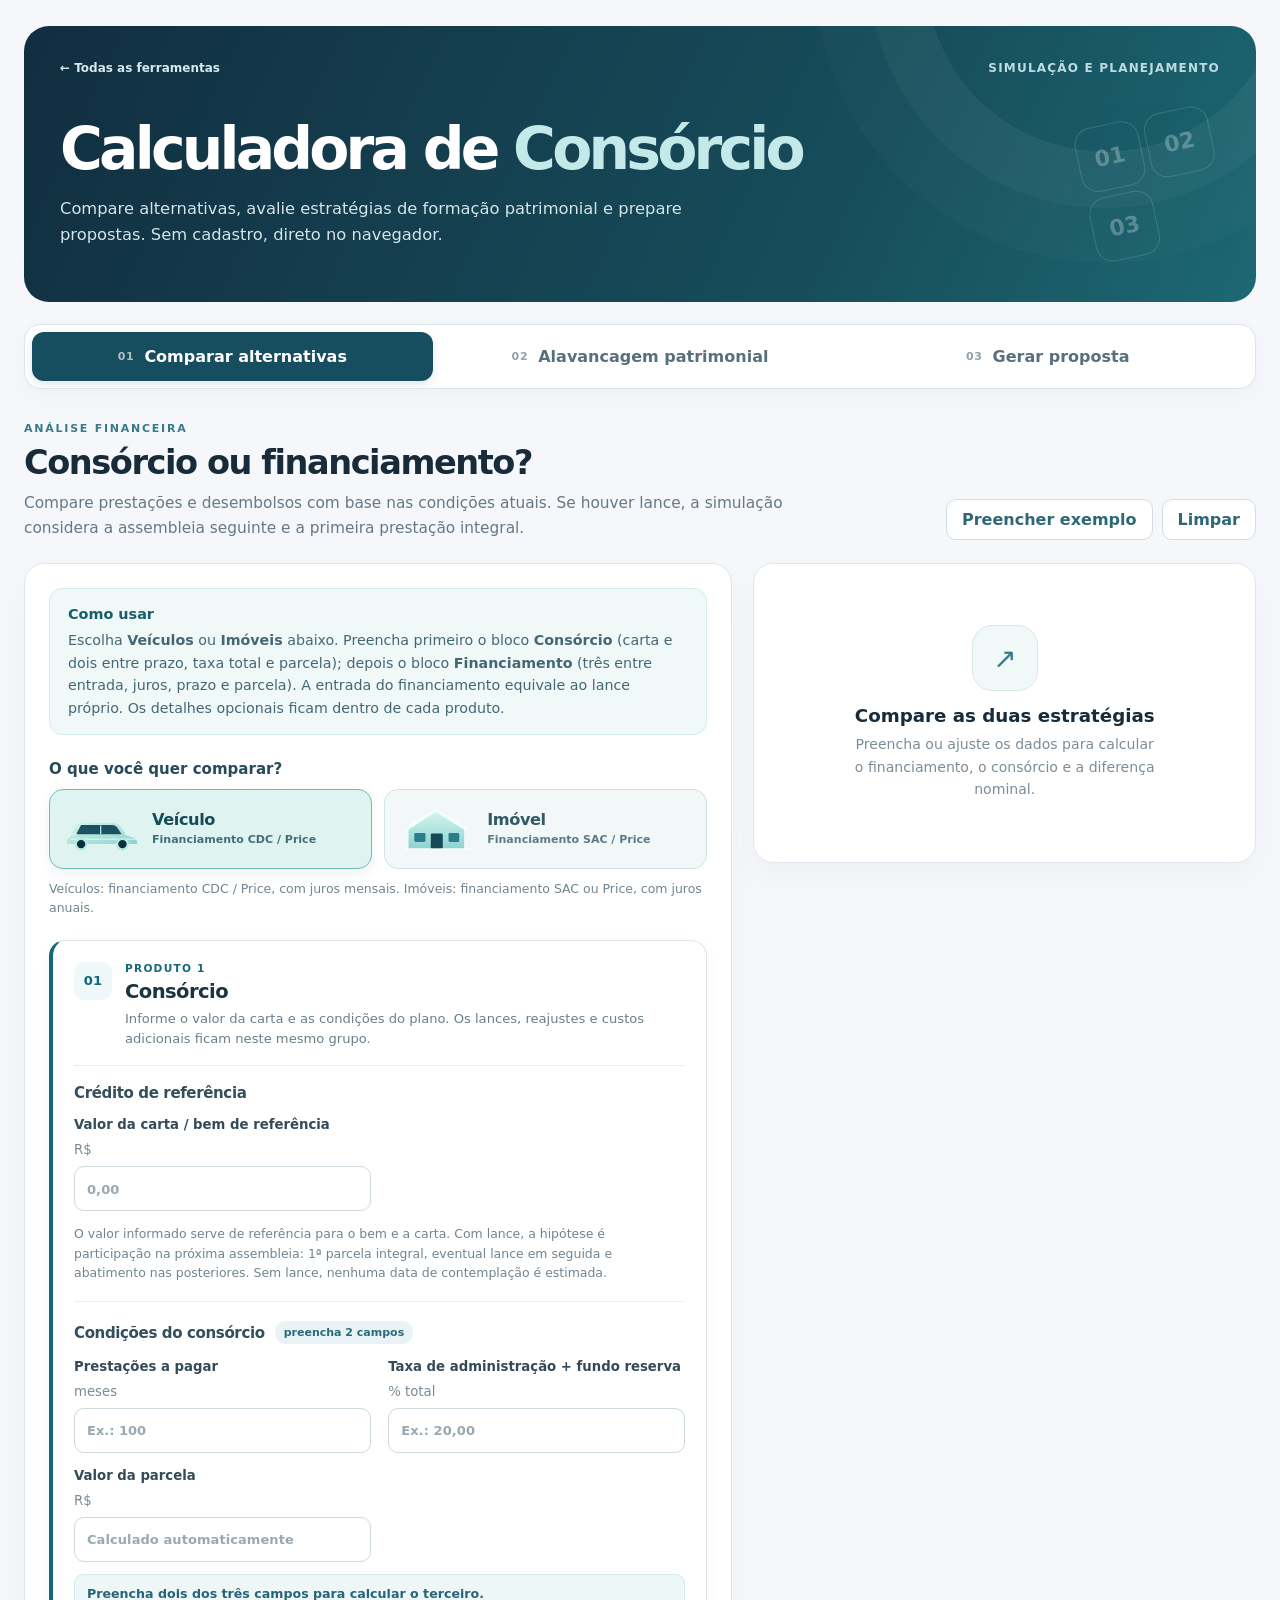
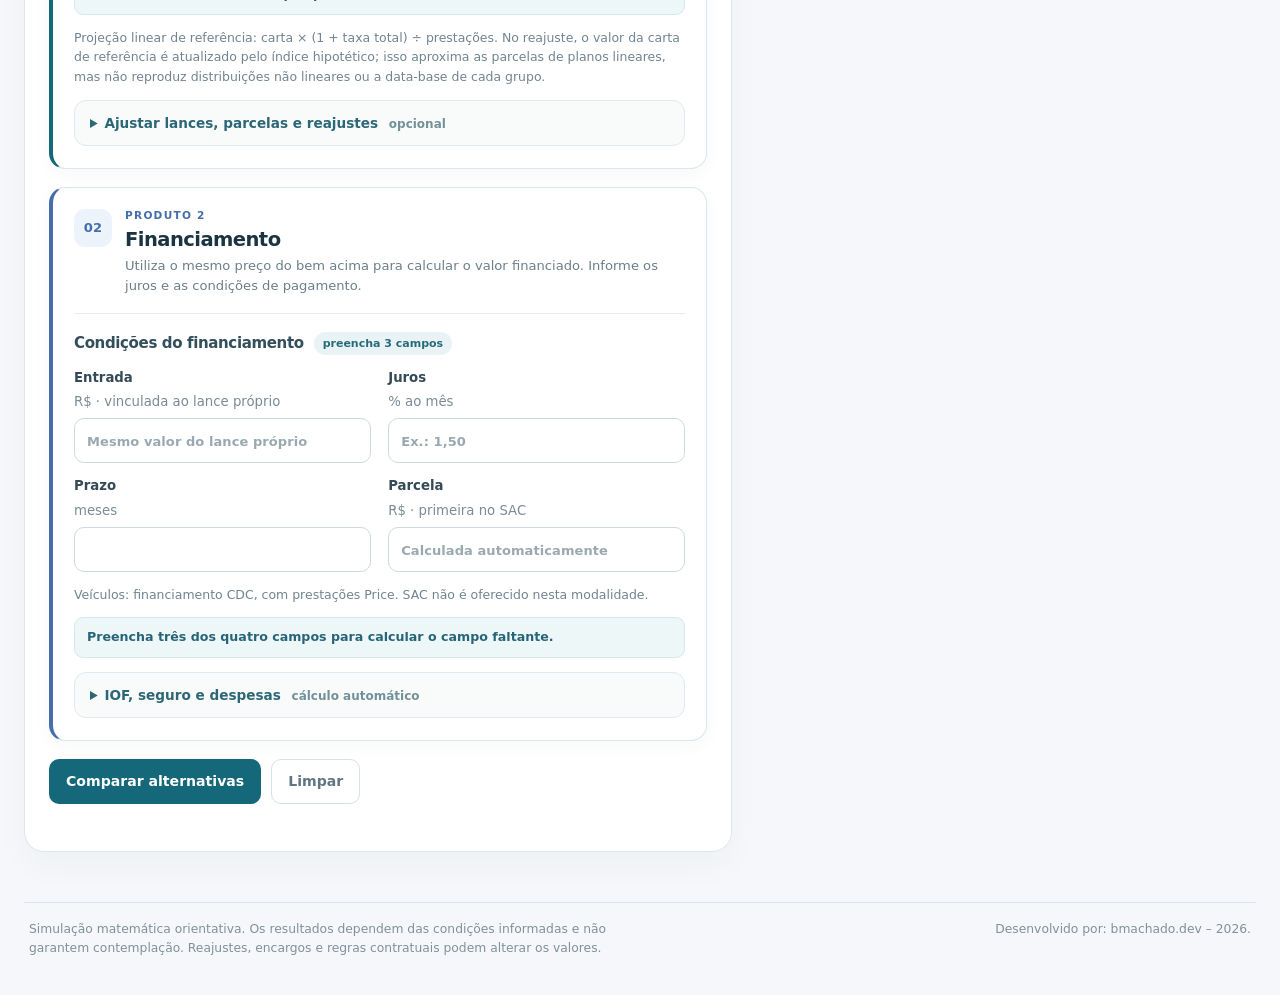
==== commit 6f9e62e3: "Padroniza seletor de modalidade no comparador com alavancagem" ====
--- a/calculadora-consorcio/index.html
+++ b/calculadora-consorcio/index.html
@@ -11,23 +11,13 @@
   <script src="compare-v2.js?v=20261117-09" defer></script>
   <script src="app.js?v=20261118-05" defer></script>
   <script src="patrimonio-comparativo.js?v=20261118-11" defer></script>
-  <script src="patrimonio.js?v=20261118-11" defer></script>
+  <script src="patrimonio.js?v=20261118-12" defer></script>
 </head>
 <body>
 <div class="shell">
   <header class="hero">
     <div class="hero-top"><a class="back" href="../">← Todas as ferramentas</a><span class="eyebrow">SIMULAÇÃO E PLANEJAMENTO</span></div>
     <div class="hero-main"><div><h1>Calculadora de <span>Consórcio</span></h1><p>Compare alternativas, avalie estratégias de formação patrimonial e prepare propostas. Sem cadastro, direto no navegador.</p></div><div class="hero-mark" aria-hidden="true"><span>01</span><span>02</span><span>03</span></div></div>
-    <div class="mode-picker" role="group" aria-label="Escolha a modalidade para comparar">
-      <button type="button" class="mode-card selected" data-mode="veiculos" aria-pressed="true">
-        <span class="mode-art" aria-hidden="true"><svg viewBox="0 0 180 104" role="img"><defs><linearGradient id="carPaint" x1="0" y1="0" x2="1" y2="1"><stop stop-color="#d4f5ee"/><stop offset="1" stop-color="#8ed3cf"/></linearGradient></defs><path d="M17 73l12-24c3-7 9-11 17-11h68c8 0 15 4 19 11l11 17 16 5c6 2 9 6 9 12v3H11v-6c0-5 2-7 6-7z" fill="url(#carPaint)"/><path d="M43 43h69c6 0 10 2 13 7l9 14H32z" fill="#1d5061"/><path d="M87 44v19" stroke="#a7e4e1" stroke-width="3"/><path d="M19 75h147" stroke="#ffffff" stroke-width="3" opacity=".5"/><circle cx="43" cy="86" r="12" fill="#0b2e3f" stroke="#b6ebdf" stroke-width="5"/><circle cx="136" cy="86" r="12" fill="#0b2e3f" stroke="#b6ebdf" stroke-width="5"/><path d="M16 64h15" stroke="#d9f6eb" stroke-width="4" stroke-linecap="round"/></svg></span>
-        <span class="mode-info"><strong>Veículos</strong><small>Financiamento com taxa mensal</small></span><span class="mode-check" aria-hidden="true">✓</span>
-      </button>
-      <button type="button" class="mode-card" data-mode="imoveis" aria-pressed="false">
-        <span class="mode-art" aria-hidden="true"><svg viewBox="0 0 180 104" role="img"><defs><linearGradient id="homePaint" x1="0" x2="0" y1="0" y2="1"><stop stop-color="#d4f5ee"/><stop offset="1" stop-color="#8ed3cf"/></linearGradient></defs><path d="M26 52L87 12l64 40v44H26z" fill="url(#homePaint)"/><path d="M19 54l68-45 71 45" fill="none" stroke="#f3fffc" stroke-linecap="round" stroke-linejoin="round" stroke-width="7"/><rect x="76" y="62" width="27" height="34" rx="3" fill="#174a59"/><rect x="39" y="61" width="25" height="20" rx="3" fill="#2b7d8c"/><rect x="116" y="61" width="24" height="20" rx="3" fill="#2b7d8c"/><path d="M18 97h145" stroke="#ffffff99" stroke-width="3" stroke-linecap="round"/></svg></span>
-        <span class="mode-info"><strong>Imóveis</strong><small>Financiamento com taxa anual</small></span><span class="mode-check" aria-hidden="true">✓</span>
-      </button>
-    </div>
   </header>
   <nav class="tabs" role="tablist" aria-label="Funcionalidades da calculadora">
     <button class="tab active" id="tab-comparar" role="tab" aria-selected="true" aria-controls="painel-comparar" data-tab="comparar"><span class="tab-num">01</span> Comparar alternativas</button>
@@ -38,7 +28,24 @@
     <section class="panel active" id="painel-comparar" role="tabpanel" aria-labelledby="tab-comparar">
       <div class="panel-head"><div><span class="section-kicker">ANÁLISE FINANCEIRA</span><h2>Consórcio ou financiamento?</h2><p>Compare prestações e desembolsos com base nas condições atuais. Se houver lance, a simulação considera a assembleia seguinte e a primeira prestação integral.</p></div><div class="panel-tools"><button type="button" class="example" data-example="comparar">Preencher exemplo</button><button type="reset" form="form-comparar" class="example" aria-label="Limpar todos os dados da comparação">Limpar</button></div></div>
       <div class="content-grid"><form id="form-comparar" class="form-card" autocomplete="off" novalidate>
-        <div class="how"><strong>Como usar</strong><p>Escolha <b>Veículos</b> ou <b>Imóveis</b> acima. Preencha primeiro o bloco <b>Consórcio</b> (carta e dois entre prazo, taxa total e parcela); depois o bloco <b>Financiamento</b> (três entre entrada, juros, prazo e parcela). A entrada do financiamento equivale ao lance próprio. Os detalhes opcionais ficam dentro de cada produto.</p></div>
+        <div class="how"><strong>Como usar</strong><p>Escolha <b>Veículos</b> ou <b>Imóveis</b> abaixo. Preencha primeiro o bloco <b>Consórcio</b> (carta e dois entre prazo, taxa total e parcela); depois o bloco <b>Financiamento</b> (três entre entrada, juros, prazo e parcela). A entrada do financiamento equivale ao lance próprio. Os detalhes opcionais ficam dentro de cada produto.</p></div>
+          <div class="pat-asset-picker">
+            <strong class="pat-picker-label" id="c-tipo-titulo">O que você quer comparar?</strong>
+
+            <div class="pat-mode-picker" role="group" aria-labelledby="c-tipo-titulo">
+              <button type="button" class="pat-mode-card selected" data-mode="veiculos" aria-pressed="true">
+                <span class="mode-art" aria-hidden="true"><svg viewBox="0 0 180 104" role="img"><defs><linearGradient id="cmpCarPaint" x1="0" y1="0" x2="1" y2="1"><stop stop-color="#d4f5ee"/><stop offset="1" stop-color="#8ed3cf"/></linearGradient></defs><path d="M17 73l12-24c3-7 9-11 17-11h68c8 0 15 4 19 11l11 17 16 5c6 2 9 6 9 12v3H11v-6c0-5 2-7 6-7z" fill="url(#cmpCarPaint)"/><path d="M43 43h69c6 0 10 2 13 7l9 14H32z" fill="#1d5061"/><path d="M87 44v19" stroke="#a7e4e1" stroke-width="3"/><path d="M19 75h147" stroke="#ffffff" stroke-width="3" opacity=".5"/><circle cx="43" cy="86" r="12" fill="#0b2e3f" stroke="#b6ebdf" stroke-width="5"/><circle cx="136" cy="86" r="12" fill="#0b2e3f" stroke="#b6ebdf" stroke-width="5"/><path d="M16 64h15" stroke="#d9f6eb" stroke-width="4" stroke-linecap="round"/></svg></span>
+                <span class="mode-info"><strong>Veículo</strong><small>Financiamento CDC / Price</small></span>
+                <span class="mode-check" aria-hidden="true">✓</span>
+              </button>
+              <button type="button" class="pat-mode-card" data-mode="imoveis" aria-pressed="false">
+                <span class="mode-art" aria-hidden="true"><svg viewBox="0 0 180 104" role="img"><defs><linearGradient id="cmpHomePaint" x1="0" x2="0" y1="0" y2="1"><stop stop-color="#d4f5ee"/><stop offset="1" stop-color="#8ed3cf"/></linearGradient></defs><path d="M26 52L87 12l64 40v44H26z" fill="url(#cmpHomePaint)"/><path d="M19 54l68-45 71 45" fill="none" stroke="#f3fffc" stroke-linecap="round" stroke-linejoin="round" stroke-width="7"/><rect x="76" y="62" width="27" height="34" rx="3" fill="#174a59"/><rect x="39" y="61" width="25" height="20" rx="3" fill="#2b7d8c"/><rect x="116" y="61" width="24" height="20" rx="3" fill="#2b7d8c"/><path d="M18 97h145" stroke="#ffffff99" stroke-width="3" stroke-linecap="round"/></svg></span>
+                <span class="mode-info"><strong>Imóvel</strong><small>Financiamento SAC / Price</small></span>
+                <span class="mode-check" aria-hidden="true">✓</span>
+              </button>
+            </div>
+            <p class="hint" id="c-tipo-nota">Veículos: financiamento CDC / Price, com juros mensais. Imóveis: financiamento SAC ou Price, com juros anuais.</p>
+          </div>
         <section class="product-group product-group--consorcio" aria-labelledby="comparar-grupo-consorcio">
           <div class="product-heading"><div class="product-step" aria-hidden="true">01</div><div class="product-heading-copy"><span class="product-label">PRODUTO 1</span><h3 id="comparar-grupo-consorcio">Consórcio</h3><p>Informe o valor da carta e as condições do plano. Os lances, reajustes e custos adicionais ficam neste mesmo grupo.</p></div></div>
           <div class="form-section"><h3>Crédito de referência</h3><div class="fields">
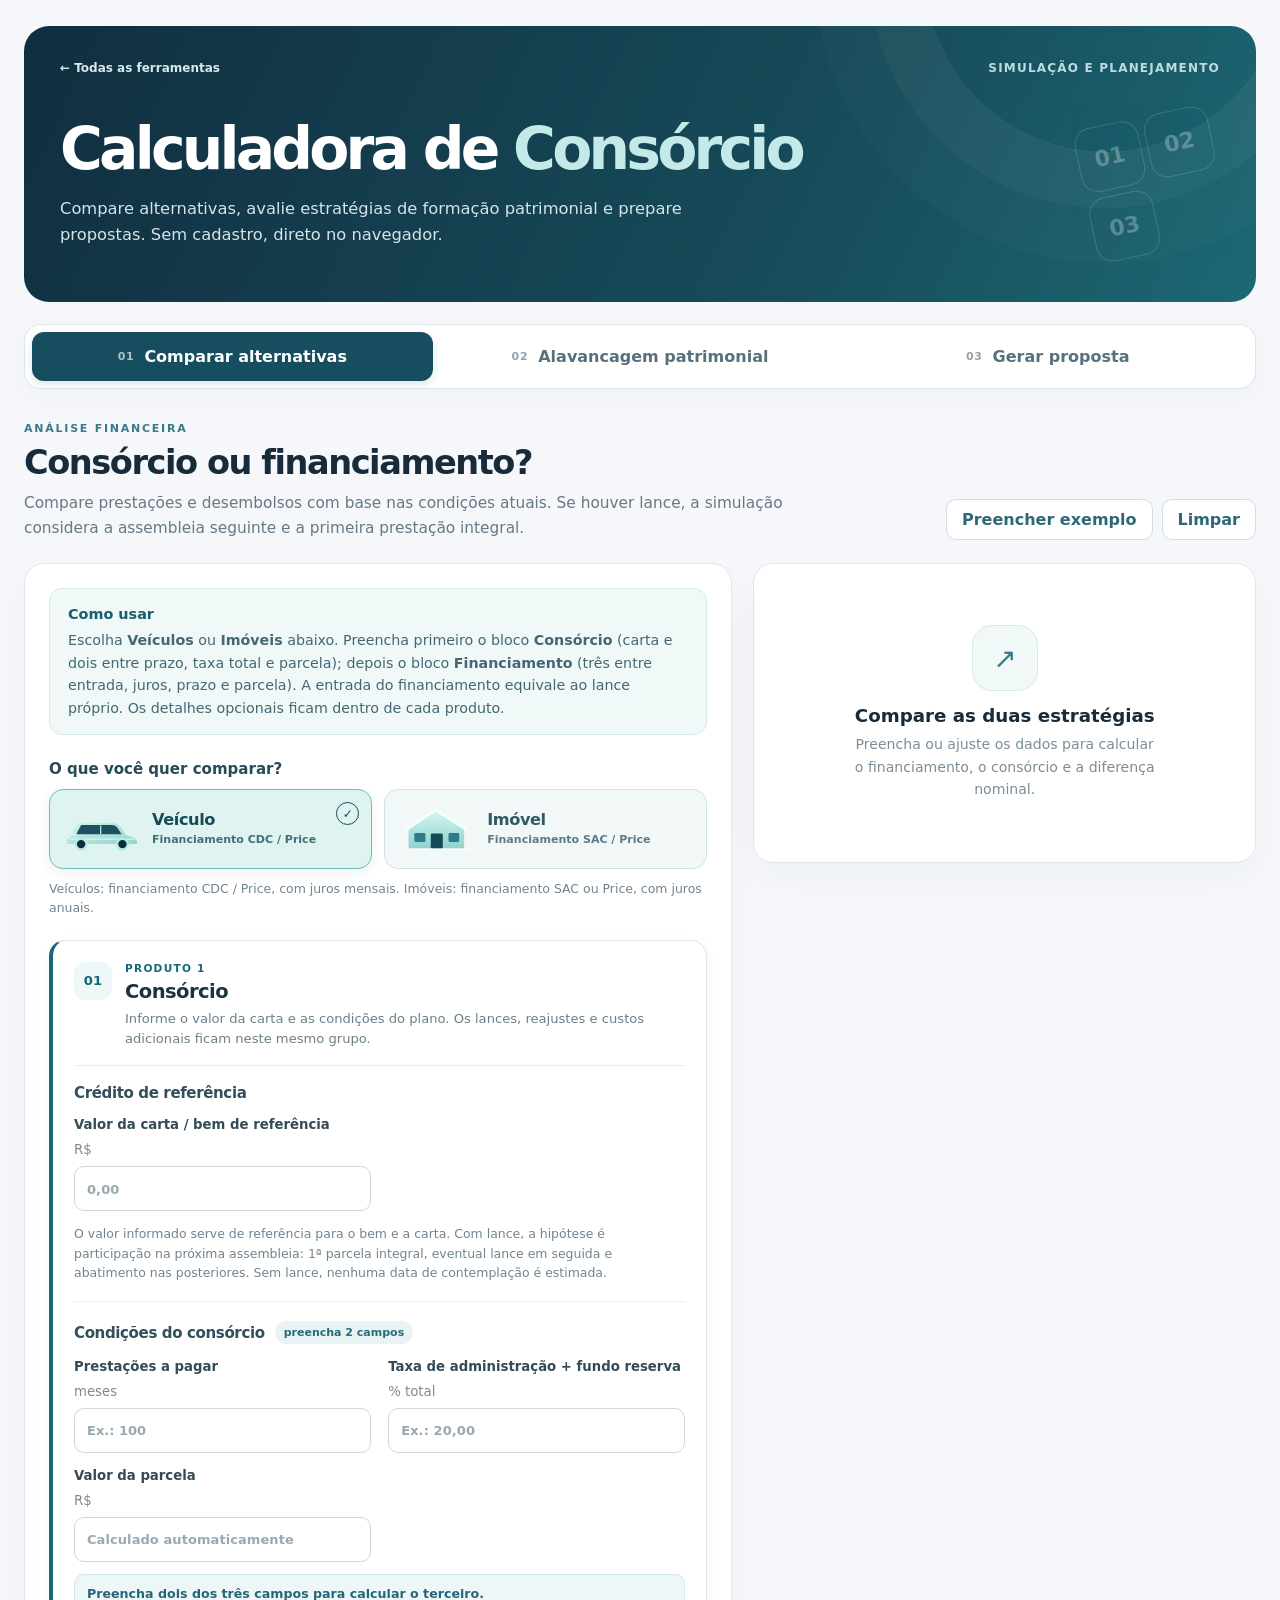
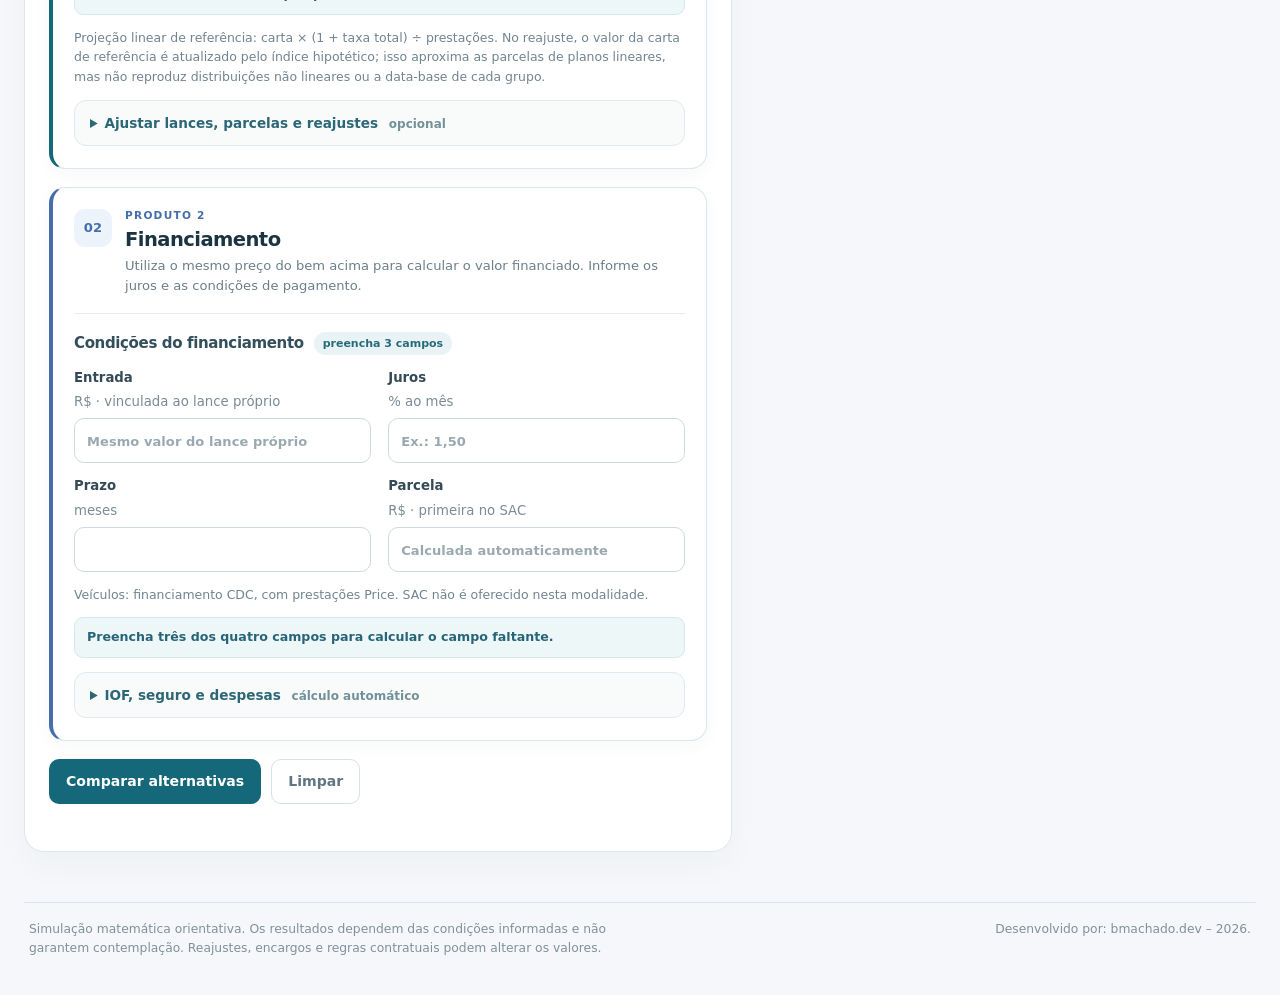
==== commit 4edd657d: "Atualiza versão de assets após padronização do seletor" ====
--- a/calculadora-consorcio/index.html
+++ b/calculadora-consorcio/index.html
@@ -6,9 +6,9 @@
   <meta name="theme-color" content="#f5f7fa">
   <meta name="description" content="Compare alternativas de aquisição e explore cenários de formação patrimonial com custos e premissas transparentes.">
   <title>Calculadora de Consórcio | Central de Estratégias</title>
-  <link rel="stylesheet" href="styles.css?v=20261118-11">
+  <link rel="stylesheet" href="styles.css?v=20261119-01">
   <script src="input-masks.js?v=20261118-04" defer></script>
-  <script src="compare-v2.js?v=20261117-09" defer></script>
+  <script src="compare-v2.js?v=20261119-01" defer></script>
   <script src="app.js?v=20261118-05" defer></script>
   <script src="patrimonio-comparativo.js?v=20261118-11" defer></script>
   <script src="patrimonio.js?v=20261118-12" defer></script>
--- a/calculadora-consorcio/styles.css
+++ b/calculadora-consorcio/styles.css
@@ -536,6 +536,7 @@
 .pat-mode-card .mode-info small{font-size:.69rem;line-height:1.3}
 .pat-mode-card .mode-check{margin-left:auto;align-self:flex-start}
 .pat-mode-card.selected{background:#dff3f1;border-color:#73bcb4;color:#164b57;box-shadow:0 4px 13px #154b5714}
+.pat-mode-card.selected .mode-check{opacity:1}
 .pat-mode-card:hover{border-color:#6eabae;background:#e7f6f5}
 .pat-mode-card:focus-visible{outline:3px solid #93d2da;outline-offset:3px}
 #painel-patrimonio .pat-vehicle-only[hidden],
